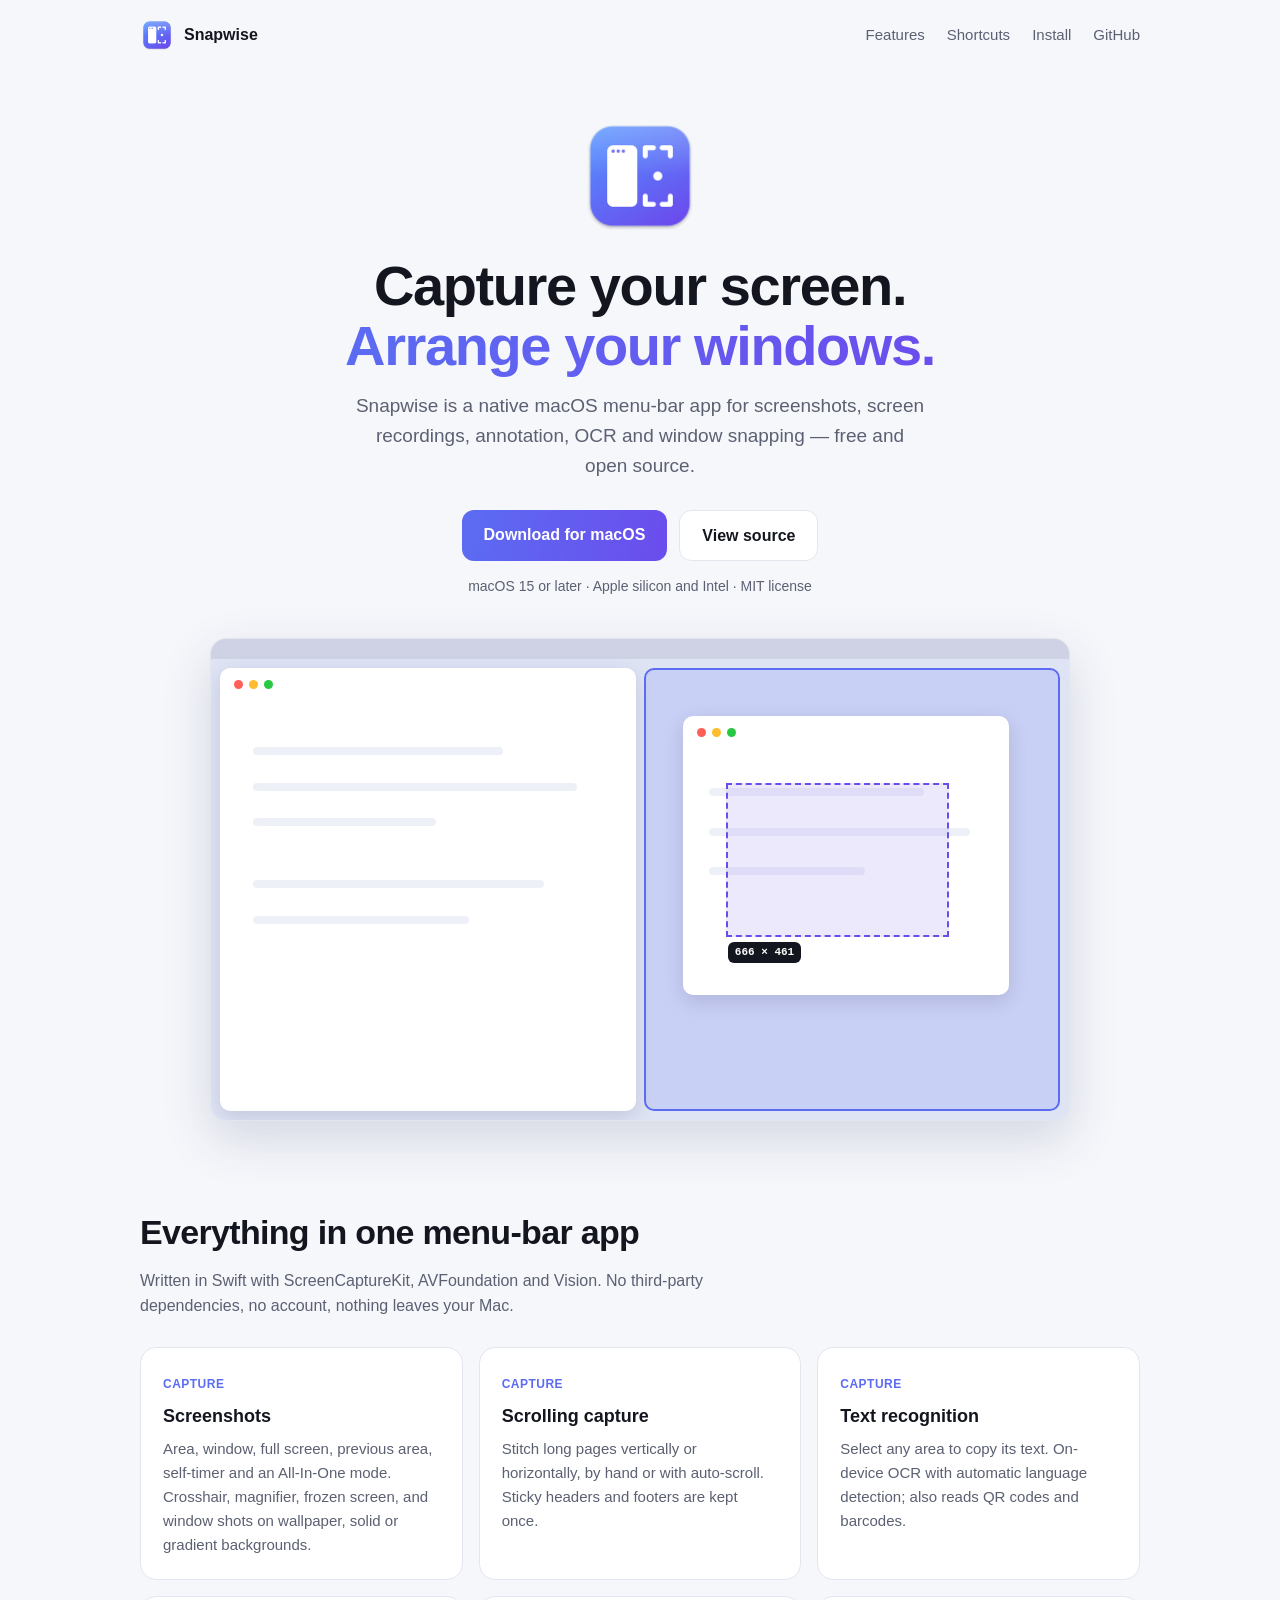
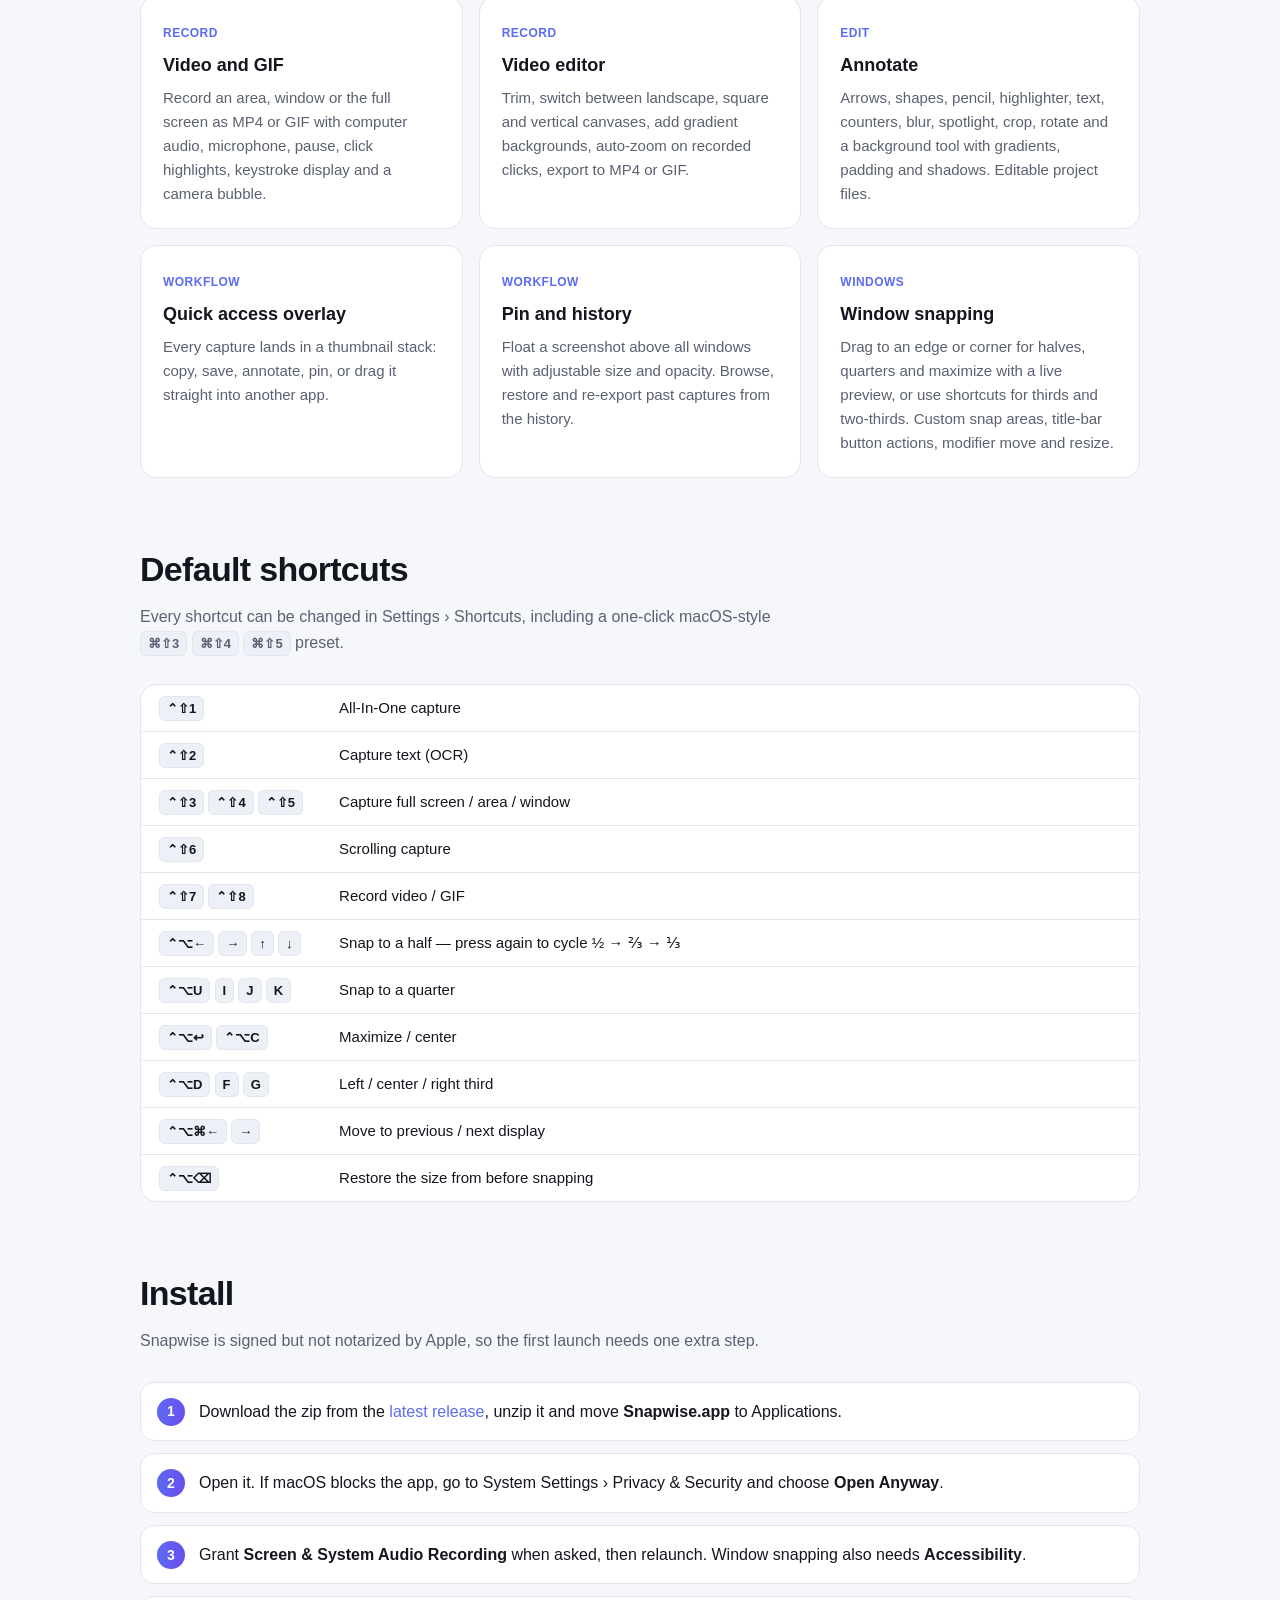
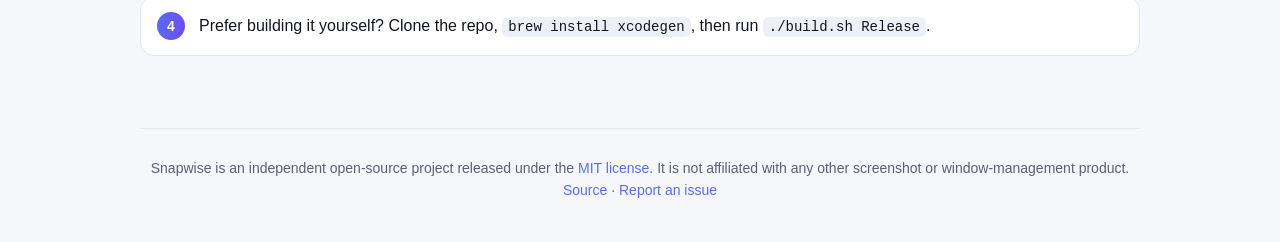
==== docs/index.html @ 420030fc "docs: add product landing page for GitHub Pages" ====
<!doctype html>
<html lang="en">
<head>
<meta charset="utf-8">
<meta name="viewport" content="width=device-width, initial-scale=1">
<title>Snapwise — screenshots, recordings and window snapping for macOS</title>
<meta name="description" content="Snapwise is a free, open-source macOS menu-bar app for screenshots, screen recordings, annotation, OCR and window snapping. Native Swift, no third-party dependencies.">
<meta property="og:title" content="Snapwise">
<meta property="og:description" content="Screenshots, screen recordings and window snapping in one native macOS menu-bar app. Free and open source.">
<meta property="og:image" content="https://capizerbino.github.io/snapwise/icon.png">
<meta property="og:type" content="website">
<link rel="icon" type="image/png" href="icon.png">
<style>
  :root {
    --bg: #f6f7fb; --surface: #ffffff; --text: #14161f; --muted: #5b6072; --line: #e3e6ef;
    --accent: #5b6cf2; --accent-2: #6b4ded; --accent-text: #ffffff; --key: #eef0f7;
    --screen: #dfe4f5; --window: #ffffff; --shadow: 0 18px 50px rgba(40, 48, 100, .16);
  }
  @media (prefers-color-scheme: dark) {
    :root {
      --bg: #0e1017; --surface: #171a24; --text: #eef0f7; --muted: #9aa0b5; --line: #262a38;
      --accent: #7c8bff; --accent-2: #9a7dff; --accent-text: #0e1017; --key: #222636;
      --screen: #1c2030; --window: #2a2f42; --shadow: 0 18px 50px rgba(0, 0, 0, .5);
    }
  }
  * { box-sizing: border-box; }
  html { scroll-behavior: smooth; }
  body {
    margin: 0; background: var(--bg); color: var(--text);
    font: 16px/1.6 -apple-system, BlinkMacSystemFont, "SF Pro Text", "Segoe UI", Roboto, sans-serif;
    -webkit-font-smoothing: antialiased;
  }
  a { color: var(--accent); text-decoration: none; }
  a:hover { text-decoration: underline; }
  .wrap { max-width: 1040px; margin: 0 auto; padding: 0 20px; }

  nav { display: flex; align-items: center; justify-content: space-between; padding: 18px 0; }
  .brand { display: flex; align-items: center; gap: 10px; font-weight: 650; color: var(--text); }
  .brand img { width: 34px; height: 34px; }
  .links { display: flex; gap: 22px; font-size: 15px; }
  .links a { color: var(--muted); }

  header.hero { text-align: center; padding: 44px 0 20px; }
  .hero img.icon { width: 124px; height: 124px; }
  h1 { font-size: clamp(34px, 6vw, 56px); line-height: 1.08; letter-spacing: -.025em; margin: 10px 0 14px; text-wrap: balance; }
  h1 span { background: linear-gradient(100deg, var(--accent), var(--accent-2)); -webkit-background-clip: text; background-clip: text; color: transparent; }
  .lead { max-width: 640px; margin: 0 auto; color: var(--muted); font-size: 19px; text-wrap: pretty; }
  .cta { display: flex; gap: 12px; justify-content: center; flex-wrap: wrap; margin: 28px 0 10px; }
  .btn { display: inline-block; padding: 12px 22px; border-radius: 12px; font-weight: 600; border: 1px solid var(--line); background: var(--surface); color: var(--text); }
  .btn:hover { text-decoration: none; filter: brightness(1.06); }
  .btn.primary { border: 0; color: var(--accent-text); background: linear-gradient(100deg, var(--accent), var(--accent-2)); }
  .note { color: var(--muted); font-size: 14px; }

  /* Hero illustration: a screen with one snapped window and a capture selection. */
  .screen { position: relative; margin: 40px auto 0; max-width: 860px; aspect-ratio: 16 / 9; border-radius: 16px; background: var(--screen); box-shadow: var(--shadow); border: 1px solid var(--line); overflow: hidden; }
  .menubar { position: absolute; inset: 0 0 auto 0; height: 4.2%; background: rgba(127, 127, 150, .18); }
  .win { position: absolute; background: var(--window); border-radius: 10px; box-shadow: 0 6px 20px rgba(20, 24, 60, .14); }
  .win::before { content: ""; position: absolute; top: 12px; left: 14px; width: 9px; height: 9px; border-radius: 50%; background: #ff5f57; box-shadow: 15px 0 #febc2e, 30px 0 #28c840; }
  .win i { position: absolute; left: 8%; height: 8px; border-radius: 4px; background: var(--key); }
  .win.left { left: 1%; top: 6%; width: 48.5%; height: 92%; }
  .win.right { left: 55%; top: 16%; width: 38%; height: 58%; }
  .zone { position: absolute; left: 50.5%; top: 6%; width: 48.5%; height: 92%; border-radius: 10px; border: 2px solid var(--accent); background: color-mix(in srgb, var(--accent) 16%, transparent); }
  .select { position: absolute; left: 60%; top: 30%; width: 26%; height: 32%; border: 2px dashed var(--accent-2); background: color-mix(in srgb, var(--accent-2) 12%, transparent); }
  .select b { position: absolute; left: 0; bottom: -28px; font: 600 11px/1 ui-monospace, SFMono-Regular, Menlo, monospace; background: #14161f; color: #fff; padding: 5px 7px; border-radius: 6px; }

  section { padding: 64px 0 0; }
  h2 { font-size: clamp(26px, 4vw, 34px); letter-spacing: -.02em; margin: 0 0 8px; }
  .sub { color: var(--muted); margin: 0 0 28px; max-width: 640px; }
  .grid { display: grid; grid-template-columns: repeat(auto-fit, minmax(290px, 1fr)); gap: 16px; }
  .card { background: var(--surface); border: 1px solid var(--line); border-radius: 16px; padding: 22px; }
  .card h3 { margin: 0 0 6px; font-size: 18px; }
  .card p { margin: 0; color: var(--muted); font-size: 15px; }
  .tag { display: inline-block; font-size: 12px; font-weight: 600; letter-spacing: .04em; text-transform: uppercase; color: var(--accent); margin-bottom: 8px; }

  .table { background: var(--surface); border: 1px solid var(--line); border-radius: 16px; overflow-x: auto; }
  table { width: 100%; border-collapse: collapse; font-size: 15px; }
  td { padding: 11px 18px; border-top: 1px solid var(--line); }
  tr:first-child td { border-top: 0; }
  td:first-child { white-space: nowrap; width: 1%; }
  kbd { font: 600 13px/1 -apple-system, BlinkMacSystemFont, sans-serif; background: var(--key); border: 1px solid var(--line); border-radius: 6px; padding: 4px 7px; }

  ol.steps { margin: 0; padding: 0; list-style: none; counter-reset: s; display: grid; gap: 12px; }
  ol.steps li { counter-increment: s; position: relative; background: var(--surface); border: 1px solid var(--line); border-radius: 14px; padding: 16px 18px 16px 58px; }
  ol.steps li::before { content: counter(s); position: absolute; left: 16px; top: 15px; width: 28px; height: 28px; border-radius: 50%; display: grid; place-items: center; font-weight: 700; font-size: 14px; color: var(--accent-text); background: linear-gradient(100deg, var(--accent), var(--accent-2)); }
  code { font: 14px ui-monospace, SFMono-Regular, Menlo, monospace; background: var(--key); border-radius: 6px; padding: 2px 6px; }

  footer { margin-top: 72px; padding: 28px 0 40px; border-top: 1px solid var(--line); color: var(--muted); font-size: 14px; text-align: center; }
  @media (max-width: 560px) { .links a.hide { display: none; } .select b { display: none; } }
</style>
</head>
<body>
<div class="wrap">
  <nav>
    <a class="brand" href="#"><img src="icon.png" alt="">Snapwise</a>
    <div class="links">
      <a class="hide" href="#features">Features</a>
      <a class="hide" href="#shortcuts">Shortcuts</a>
      <a href="#install">Install</a>
      <a href="https://github.com/CapiZerbino/snapwise">GitHub</a>
    </div>
  </nav>

  <header class="hero">
    <img class="icon" src="icon.png" alt="Snapwise app icon" width="124" height="124">
    <h1>Capture your screen.<br><span>Arrange your windows.</span></h1>
    <p class="lead">Snapwise is a native macOS menu-bar app for screenshots, screen recordings, annotation, OCR and window snapping — free and open source.</p>
    <div class="cta">
      <a class="btn primary" href="https://github.com/CapiZerbino/snapwise/releases/latest">Download for macOS</a>
      <a class="btn" href="https://github.com/CapiZerbino/snapwise">View source</a>
    </div>
    <p class="note">macOS 15 or later · Apple silicon and Intel · MIT license</p>

    <div class="screen" role="img" aria-label="Illustration: a window snapped to the left half of the screen, a highlighted drop zone on the right half and a capture selection">
      <div class="menubar"></div>
      <div class="win left"><i style="top:18%;width:60%"></i><i style="top:26%;width:78%"></i><i style="top:34%;width:44%"></i><i style="top:48%;width:70%"></i><i style="top:56%;width:52%"></i></div>
      <div class="zone"></div>
      <div class="win right"><i style="top:26%;width:66%"></i><i style="top:40%;width:80%"></i><i style="top:54%;width:48%"></i></div>
      <div class="select"><b>666 × 461</b></div>
    </div>
  </header>

  <section id="features">
    <h2>Everything in one menu-bar app</h2>
    <p class="sub">Written in Swift with ScreenCaptureKit, AVFoundation and Vision. No third-party dependencies, no account, nothing leaves your Mac.</p>
    <div class="grid">
      <div class="card"><span class="tag">Capture</span><h3>Screenshots</h3><p>Area, window, full screen, previous area, self-timer and an All-In-One mode. Crosshair, magnifier, frozen screen, and window shots on wallpaper, solid or gradient backgrounds.</p></div>
      <div class="card"><span class="tag">Capture</span><h3>Scrolling capture</h3><p>Stitch long pages vertically or horizontally, by hand or with auto-scroll. Sticky headers and footers are kept once.</p></div>
      <div class="card"><span class="tag">Capture</span><h3>Text recognition</h3><p>Select any area to copy its text. On-device OCR with automatic language detection; also reads QR codes and barcodes.</p></div>
      <div class="card"><span class="tag">Record</span><h3>Video and GIF</h3><p>Record an area, window or the full screen as MP4 or GIF with computer audio, microphone, pause, click highlights, keystroke display and a camera bubble.</p></div>
      <div class="card"><span class="tag">Record</span><h3>Video editor</h3><p>Trim, switch between landscape, square and vertical canvases, add gradient backgrounds, auto-zoom on recorded clicks, export to MP4 or GIF.</p></div>
      <div class="card"><span class="tag">Edit</span><h3>Annotate</h3><p>Arrows, shapes, pencil, highlighter, text, counters, blur, spotlight, crop, rotate and a background tool with gradients, padding and shadows. Editable project files.</p></div>
      <div class="card"><span class="tag">Workflow</span><h3>Quick access overlay</h3><p>Every capture lands in a thumbnail stack: copy, save, annotate, pin, or drag it straight into another app.</p></div>
      <div class="card"><span class="tag">Workflow</span><h3>Pin and history</h3><p>Float a screenshot above all windows with adjustable size and opacity. Browse, restore and re-export past captures from the history.</p></div>
      <div class="card"><span class="tag">Windows</span><h3>Window snapping</h3><p>Drag to an edge or corner for halves, quarters and maximize with a live preview, or use shortcuts for thirds and two-thirds. Custom snap areas, title-bar button actions, modifier move and resize.</p></div>
    </div>
  </section>

  <section id="shortcuts">
    <h2>Default shortcuts</h2>
    <p class="sub">Every shortcut can be changed in Settings › Shortcuts, including a one-click macOS-style <kbd>⌘⇧3</kbd> <kbd>⌘⇧4</kbd> <kbd>⌘⇧5</kbd> preset.</p>
    <div class="table"><table>
      <tr><td><kbd>⌃⇧1</kbd></td><td>All-In-One capture</td></tr>
      <tr><td><kbd>⌃⇧2</kbd></td><td>Capture text (OCR)</td></tr>
      <tr><td><kbd>⌃⇧3</kbd> <kbd>⌃⇧4</kbd> <kbd>⌃⇧5</kbd></td><td>Capture full screen / area / window</td></tr>
      <tr><td><kbd>⌃⇧6</kbd></td><td>Scrolling capture</td></tr>
      <tr><td><kbd>⌃⇧7</kbd> <kbd>⌃⇧8</kbd></td><td>Record video / GIF</td></tr>
      <tr><td><kbd>⌃⌥←</kbd> <kbd>→</kbd> <kbd>↑</kbd> <kbd>↓</kbd></td><td>Snap to a half — press again to cycle ½ → ⅔ → ⅓</td></tr>
      <tr><td><kbd>⌃⌥U</kbd> <kbd>I</kbd> <kbd>J</kbd> <kbd>K</kbd></td><td>Snap to a quarter</td></tr>
      <tr><td><kbd>⌃⌥↩</kbd> <kbd>⌃⌥C</kbd></td><td>Maximize / center</td></tr>
      <tr><td><kbd>⌃⌥D</kbd> <kbd>F</kbd> <kbd>G</kbd></td><td>Left / center / right third</td></tr>
      <tr><td><kbd>⌃⌥⌘←</kbd> <kbd>→</kbd></td><td>Move to previous / next display</td></tr>
      <tr><td><kbd>⌃⌥⌫</kbd></td><td>Restore the size from before snapping</td></tr>
    </table></div>
  </section>

  <section id="install">
    <h2>Install</h2>
    <p class="sub">Snapwise is signed but not notarized by Apple, so the first launch needs one extra step.</p>
    <ol class="steps">
      <li>Download the zip from the <a href="https://github.com/CapiZerbino/snapwise/releases/latest">latest release</a>, unzip it and move <b>Snapwise.app</b> to Applications.</li>
      <li>Open it. If macOS blocks the app, go to System Settings › Privacy &amp; Security and choose <b>Open Anyway</b>.</li>
      <li>Grant <b>Screen &amp; System Audio Recording</b> when asked, then relaunch. Window snapping also needs <b>Accessibility</b>.</li>
      <li>Prefer building it yourself? Clone the repo, <code>brew install xcodegen</code>, then run <code>./build.sh Release</code>.</li>
    </ol>
  </section>

  <footer>
    Snapwise is an independent open-source project released under the <a href="https://github.com/CapiZerbino/snapwise/blob/main/LICENSE">MIT license</a>.
    It is not affiliated with any other screenshot or window-management product.<br>
    <a href="https://github.com/CapiZerbino/snapwise">Source</a> · <a href="https://github.com/CapiZerbino/snapwise/issues">Report an issue</a>
  </footer>
</div>
</body>
</html>
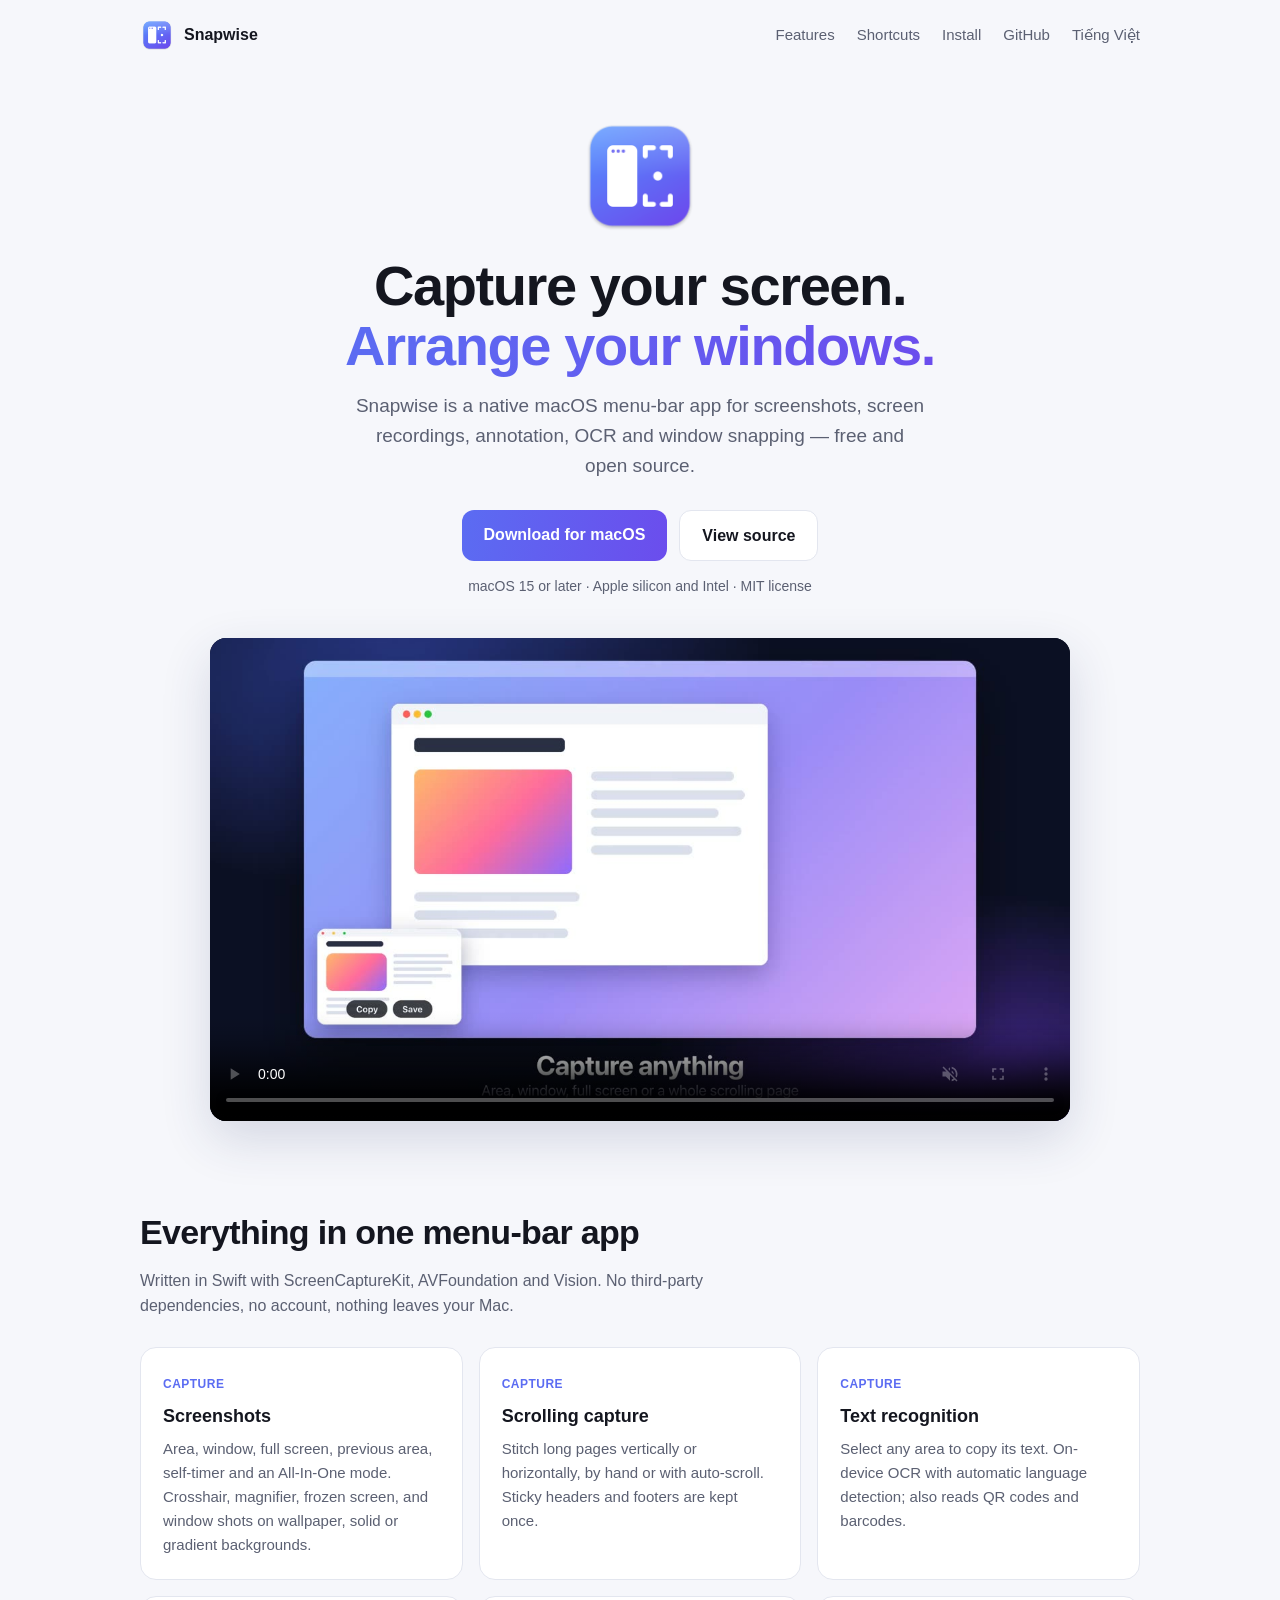
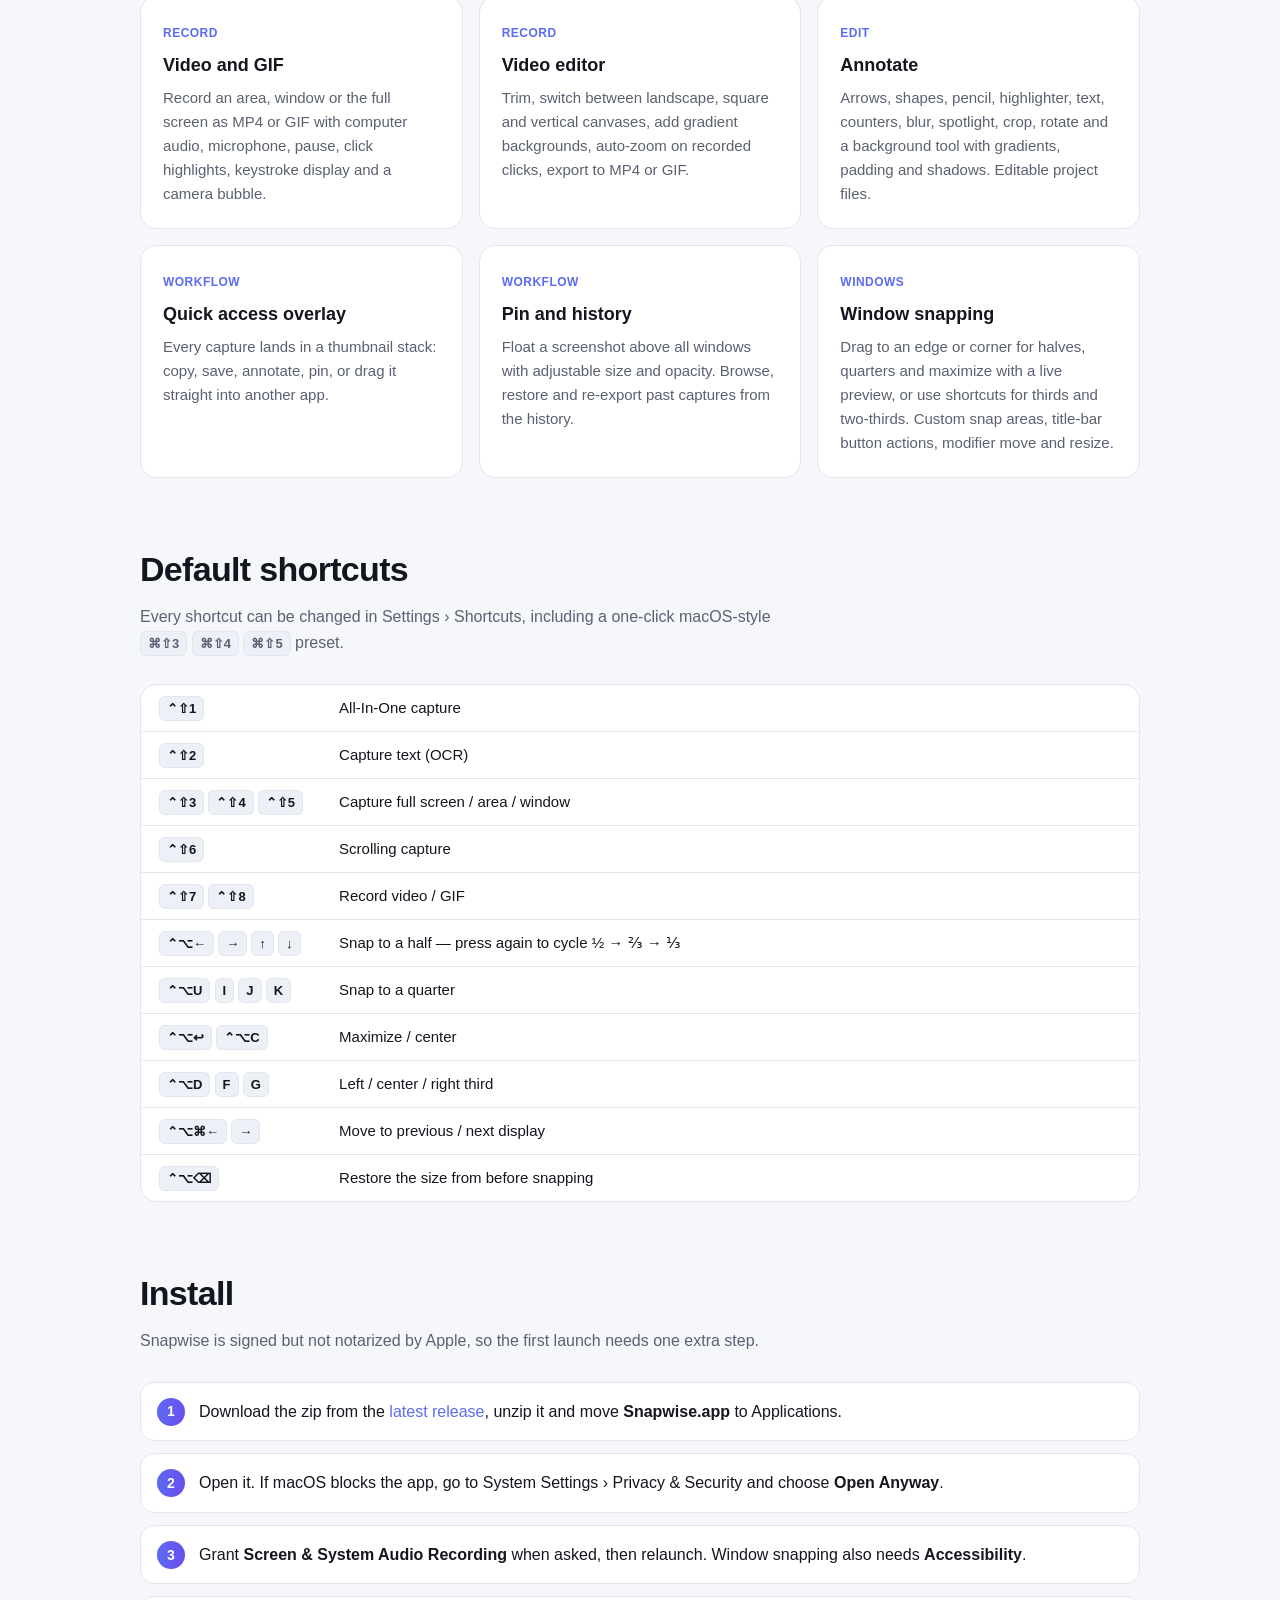
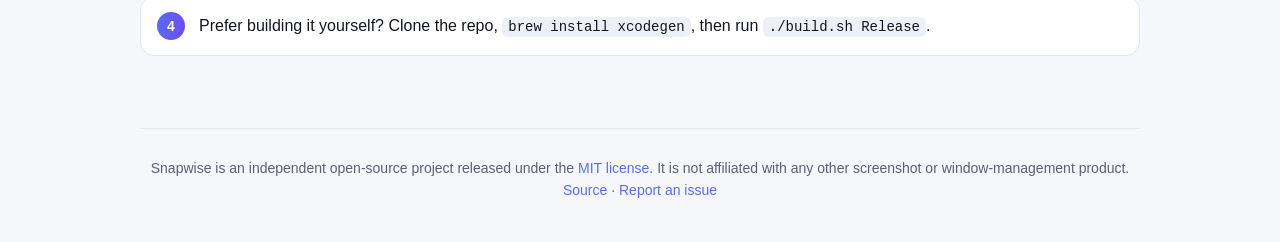
==== commit 6d8298e8: "docs: add Vietnamese landing page and intro video" ====
--- a/docs/index.html
+++ b/docs/index.html
@@ -10,83 +10,9 @@
 <meta property="og:image" content="https://capizerbino.github.io/snapwise/icon.png">
 <meta property="og:type" content="website">
 <link rel="icon" type="image/png" href="icon.png">
-<style>
-  :root {
-    --bg: #f6f7fb; --surface: #ffffff; --text: #14161f; --muted: #5b6072; --line: #e3e6ef;
-    --accent: #5b6cf2; --accent-2: #6b4ded; --accent-text: #ffffff; --key: #eef0f7;
-    --screen: #dfe4f5; --window: #ffffff; --shadow: 0 18px 50px rgba(40, 48, 100, .16);
-  }
-  @media (prefers-color-scheme: dark) {
-    :root {
-      --bg: #0e1017; --surface: #171a24; --text: #eef0f7; --muted: #9aa0b5; --line: #262a38;
-      --accent: #7c8bff; --accent-2: #9a7dff; --accent-text: #0e1017; --key: #222636;
-      --screen: #1c2030; --window: #2a2f42; --shadow: 0 18px 50px rgba(0, 0, 0, .5);
-    }
-  }
-  * { box-sizing: border-box; }
-  html { scroll-behavior: smooth; }
-  body {
-    margin: 0; background: var(--bg); color: var(--text);
-    font: 16px/1.6 -apple-system, BlinkMacSystemFont, "SF Pro Text", "Segoe UI", Roboto, sans-serif;
-    -webkit-font-smoothing: antialiased;
-  }
-  a { color: var(--accent); text-decoration: none; }
-  a:hover { text-decoration: underline; }
-  .wrap { max-width: 1040px; margin: 0 auto; padding: 0 20px; }
-
-  nav { display: flex; align-items: center; justify-content: space-between; padding: 18px 0; }
-  .brand { display: flex; align-items: center; gap: 10px; font-weight: 650; color: var(--text); }
-  .brand img { width: 34px; height: 34px; }
-  .links { display: flex; gap: 22px; font-size: 15px; }
-  .links a { color: var(--muted); }
-
-  header.hero { text-align: center; padding: 44px 0 20px; }
-  .hero img.icon { width: 124px; height: 124px; }
-  h1 { font-size: clamp(34px, 6vw, 56px); line-height: 1.08; letter-spacing: -.025em; margin: 10px 0 14px; text-wrap: balance; }
-  h1 span { background: linear-gradient(100deg, var(--accent), var(--accent-2)); -webkit-background-clip: text; background-clip: text; color: transparent; }
-  .lead { max-width: 640px; margin: 0 auto; color: var(--muted); font-size: 19px; text-wrap: pretty; }
-  .cta { display: flex; gap: 12px; justify-content: center; flex-wrap: wrap; margin: 28px 0 10px; }
-  .btn { display: inline-block; padding: 12px 22px; border-radius: 12px; font-weight: 600; border: 1px solid var(--line); background: var(--surface); color: var(--text); }
-  .btn:hover { text-decoration: none; filter: brightness(1.06); }
-  .btn.primary { border: 0; color: var(--accent-text); background: linear-gradient(100deg, var(--accent), var(--accent-2)); }
-  .note { color: var(--muted); font-size: 14px; }
-
-  /* Hero illustration: a screen with one snapped window and a capture selection. */
-  .screen { position: relative; margin: 40px auto 0; max-width: 860px; aspect-ratio: 16 / 9; border-radius: 16px; background: var(--screen); box-shadow: var(--shadow); border: 1px solid var(--line); overflow: hidden; }
-  .menubar { position: absolute; inset: 0 0 auto 0; height: 4.2%; background: rgba(127, 127, 150, .18); }
-  .win { position: absolute; background: var(--window); border-radius: 10px; box-shadow: 0 6px 20px rgba(20, 24, 60, .14); }
-  .win::before { content: ""; position: absolute; top: 12px; left: 14px; width: 9px; height: 9px; border-radius: 50%; background: #ff5f57; box-shadow: 15px 0 #febc2e, 30px 0 #28c840; }
-  .win i { position: absolute; left: 8%; height: 8px; border-radius: 4px; background: var(--key); }
-  .win.left { left: 1%; top: 6%; width: 48.5%; height: 92%; }
-  .win.right { left: 55%; top: 16%; width: 38%; height: 58%; }
-  .zone { position: absolute; left: 50.5%; top: 6%; width: 48.5%; height: 92%; border-radius: 10px; border: 2px solid var(--accent); background: color-mix(in srgb, var(--accent) 16%, transparent); }
-  .select { position: absolute; left: 60%; top: 30%; width: 26%; height: 32%; border: 2px dashed var(--accent-2); background: color-mix(in srgb, var(--accent-2) 12%, transparent); }
-  .select b { position: absolute; left: 0; bottom: -28px; font: 600 11px/1 ui-monospace, SFMono-Regular, Menlo, monospace; background: #14161f; color: #fff; padding: 5px 7px; border-radius: 6px; }
-
-  section { padding: 64px 0 0; }
-  h2 { font-size: clamp(26px, 4vw, 34px); letter-spacing: -.02em; margin: 0 0 8px; }
-  .sub { color: var(--muted); margin: 0 0 28px; max-width: 640px; }
-  .grid { display: grid; grid-template-columns: repeat(auto-fit, minmax(290px, 1fr)); gap: 16px; }
-  .card { background: var(--surface); border: 1px solid var(--line); border-radius: 16px; padding: 22px; }
-  .card h3 { margin: 0 0 6px; font-size: 18px; }
-  .card p { margin: 0; color: var(--muted); font-size: 15px; }
-  .tag { display: inline-block; font-size: 12px; font-weight: 600; letter-spacing: .04em; text-transform: uppercase; color: var(--accent); margin-bottom: 8px; }
-
-  .table { background: var(--surface); border: 1px solid var(--line); border-radius: 16px; overflow-x: auto; }
-  table { width: 100%; border-collapse: collapse; font-size: 15px; }
-  td { padding: 11px 18px; border-top: 1px solid var(--line); }
-  tr:first-child td { border-top: 0; }
-  td:first-child { white-space: nowrap; width: 1%; }
-  kbd { font: 600 13px/1 -apple-system, BlinkMacSystemFont, sans-serif; background: var(--key); border: 1px solid var(--line); border-radius: 6px; padding: 4px 7px; }
-
-  ol.steps { margin: 0; padding: 0; list-style: none; counter-reset: s; display: grid; gap: 12px; }
-  ol.steps li { counter-increment: s; position: relative; background: var(--surface); border: 1px solid var(--line); border-radius: 14px; padding: 16px 18px 16px 58px; }
-  ol.steps li::before { content: counter(s); position: absolute; left: 16px; top: 15px; width: 28px; height: 28px; border-radius: 50%; display: grid; place-items: center; font-weight: 700; font-size: 14px; color: var(--accent-text); background: linear-gradient(100deg, var(--accent), var(--accent-2)); }
-  code { font: 14px ui-monospace, SFMono-Regular, Menlo, monospace; background: var(--key); border-radius: 6px; padding: 2px 6px; }
-
-  footer { margin-top: 72px; padding: 28px 0 40px; border-top: 1px solid var(--line); color: var(--muted); font-size: 14px; text-align: center; }
-  @media (max-width: 560px) { .links a.hide { display: none; } .select b { display: none; } }
-</style>
+<link rel="alternate" hreflang="vi" href="https://capizerbino.github.io/snapwise/vi/">
+<link rel="alternate" hreflang="en" href="https://capizerbino.github.io/snapwise/">
+<link rel="stylesheet" href="style.css">
 </head>
 <body>
 <div class="wrap">
@@ -97,6 +23,7 @@
       <a class="hide" href="#shortcuts">Shortcuts</a>
       <a href="#install">Install</a>
       <a href="https://github.com/CapiZerbino/snapwise">GitHub</a>
+      <a href="vi/" lang="vi">Tiếng Việt</a>
     </div>
   </nav>
 
@@ -110,13 +37,9 @@
     </div>
     <p class="note">macOS 15 or later · Apple silicon and Intel · MIT license</p>
 
-    <div class="screen" role="img" aria-label="Illustration: a window snapped to the left half of the screen, a highlighted drop zone on the right half and a capture selection">
-      <div class="menubar"></div>
-      <div class="win left"><i style="top:18%;width:60%"></i><i style="top:26%;width:78%"></i><i style="top:34%;width:44%"></i><i style="top:48%;width:70%"></i><i style="top:56%;width:52%"></i></div>
-      <div class="zone"></div>
-      <div class="win right"><i style="top:26%;width:66%"></i><i style="top:40%;width:80%"></i><i style="top:54%;width:48%"></i></div>
-      <div class="select"><b>666 × 461</b></div>
-    </div>
+    <video class="demo" autoplay muted loop playsinline controls preload="metadata" poster="promo-en.jpg" aria-label="Snapwise intro video: capture, annotate, record, copy text and snap windows">
+      <source src="promo-en.mp4" type="video/mp4">
+    </video>
   </header>
 
   <section id="features">
--- a/docs/style.css
+++ b/docs/style.css
@@ -0,0 +1,65 @@
+:root {
+  --bg: #f6f7fb; --surface: #ffffff; --text: #14161f; --muted: #5b6072; --line: #e3e6ef;
+  --accent: #5b6cf2; --accent-2: #6b4ded; --accent-text: #ffffff; --key: #eef0f7;
+  --shadow: 0 18px 50px rgba(40, 48, 100, .16);
+}
+@media (prefers-color-scheme: dark) {
+  :root {
+    --bg: #0e1017; --surface: #171a24; --text: #eef0f7; --muted: #9aa0b5; --line: #262a38;
+    --accent: #7c8bff; --accent-2: #9a7dff; --accent-text: #0e1017; --key: #222636;
+    --shadow: 0 18px 50px rgba(0, 0, 0, .5);
+  }
+}
+* { box-sizing: border-box; }
+html { scroll-behavior: smooth; }
+body {
+  margin: 0; background: var(--bg); color: var(--text);
+  font: 16px/1.6 -apple-system, BlinkMacSystemFont, "SF Pro Text", "Segoe UI", Roboto, sans-serif;
+  -webkit-font-smoothing: antialiased;
+}
+a { color: var(--accent); text-decoration: none; }
+a:hover { text-decoration: underline; }
+.wrap { max-width: 1040px; margin: 0 auto; padding: 0 20px; }
+
+nav { display: flex; align-items: center; justify-content: space-between; padding: 18px 0; }
+.brand { display: flex; align-items: center; gap: 10px; font-weight: 650; color: var(--text); }
+.brand img { width: 34px; height: 34px; }
+.links { display: flex; gap: 22px; font-size: 15px; }
+.links a { color: var(--muted); }
+
+header.hero { text-align: center; padding: 44px 0 20px; }
+.hero img.icon { width: 124px; height: 124px; }
+h1 { font-size: clamp(34px, 6vw, 56px); line-height: 1.08; letter-spacing: -.025em; margin: 10px 0 14px; text-wrap: balance; }
+h1 span { background: linear-gradient(100deg, var(--accent), var(--accent-2)); -webkit-background-clip: text; background-clip: text; color: transparent; }
+.lead { max-width: 640px; margin: 0 auto; color: var(--muted); font-size: 19px; text-wrap: pretty; }
+.cta { display: flex; gap: 12px; justify-content: center; flex-wrap: wrap; margin: 28px 0 10px; }
+.btn { display: inline-block; padding: 12px 22px; border-radius: 12px; font-weight: 600; border: 1px solid var(--line); background: var(--surface); color: var(--text); }
+.btn:hover { text-decoration: none; filter: brightness(1.06); }
+.btn.primary { border: 0; color: var(--accent-text); background: linear-gradient(100deg, var(--accent), var(--accent-2)); }
+.note { color: var(--muted); font-size: 14px; }
+
+.demo { display: block; width: 100%; max-width: 860px; aspect-ratio: 16 / 9; margin: 40px auto 0; border-radius: 16px; background: #0d1024; box-shadow: var(--shadow); }
+
+section { padding: 64px 0 0; }
+h2 { font-size: clamp(26px, 4vw, 34px); letter-spacing: -.02em; margin: 0 0 8px; }
+.sub { color: var(--muted); margin: 0 0 28px; max-width: 640px; }
+.grid { display: grid; grid-template-columns: repeat(auto-fit, minmax(290px, 1fr)); gap: 16px; }
+.card { background: var(--surface); border: 1px solid var(--line); border-radius: 16px; padding: 22px; }
+.card h3 { margin: 0 0 6px; font-size: 18px; }
+.card p { margin: 0; color: var(--muted); font-size: 15px; }
+.tag { display: inline-block; font-size: 12px; font-weight: 600; letter-spacing: .04em; text-transform: uppercase; color: var(--accent); margin-bottom: 8px; }
+
+.table { background: var(--surface); border: 1px solid var(--line); border-radius: 16px; overflow-x: auto; }
+table { width: 100%; border-collapse: collapse; font-size: 15px; }
+td { padding: 11px 18px; border-top: 1px solid var(--line); }
+tr:first-child td { border-top: 0; }
+td:first-child { white-space: nowrap; width: 1%; }
+kbd { font: 600 13px/1 -apple-system, BlinkMacSystemFont, sans-serif; background: var(--key); border: 1px solid var(--line); border-radius: 6px; padding: 4px 7px; }
+
+ol.steps { margin: 0; padding: 0; list-style: none; counter-reset: s; display: grid; gap: 12px; }
+ol.steps li { counter-increment: s; position: relative; background: var(--surface); border: 1px solid var(--line); border-radius: 14px; padding: 16px 18px 16px 58px; }
+ol.steps li::before { content: counter(s); position: absolute; left: 16px; top: 15px; width: 28px; height: 28px; border-radius: 50%; display: grid; place-items: center; font-weight: 700; font-size: 14px; color: var(--accent-text); background: linear-gradient(100deg, var(--accent), var(--accent-2)); }
+code { font: 14px ui-monospace, SFMono-Regular, Menlo, monospace; background: var(--key); border-radius: 6px; padding: 2px 6px; }
+
+footer { margin-top: 72px; padding: 28px 0 40px; border-top: 1px solid var(--line); color: var(--muted); font-size: 14px; text-align: center; }
+@media (max-width: 560px) { .links a.hide { display: none; } }
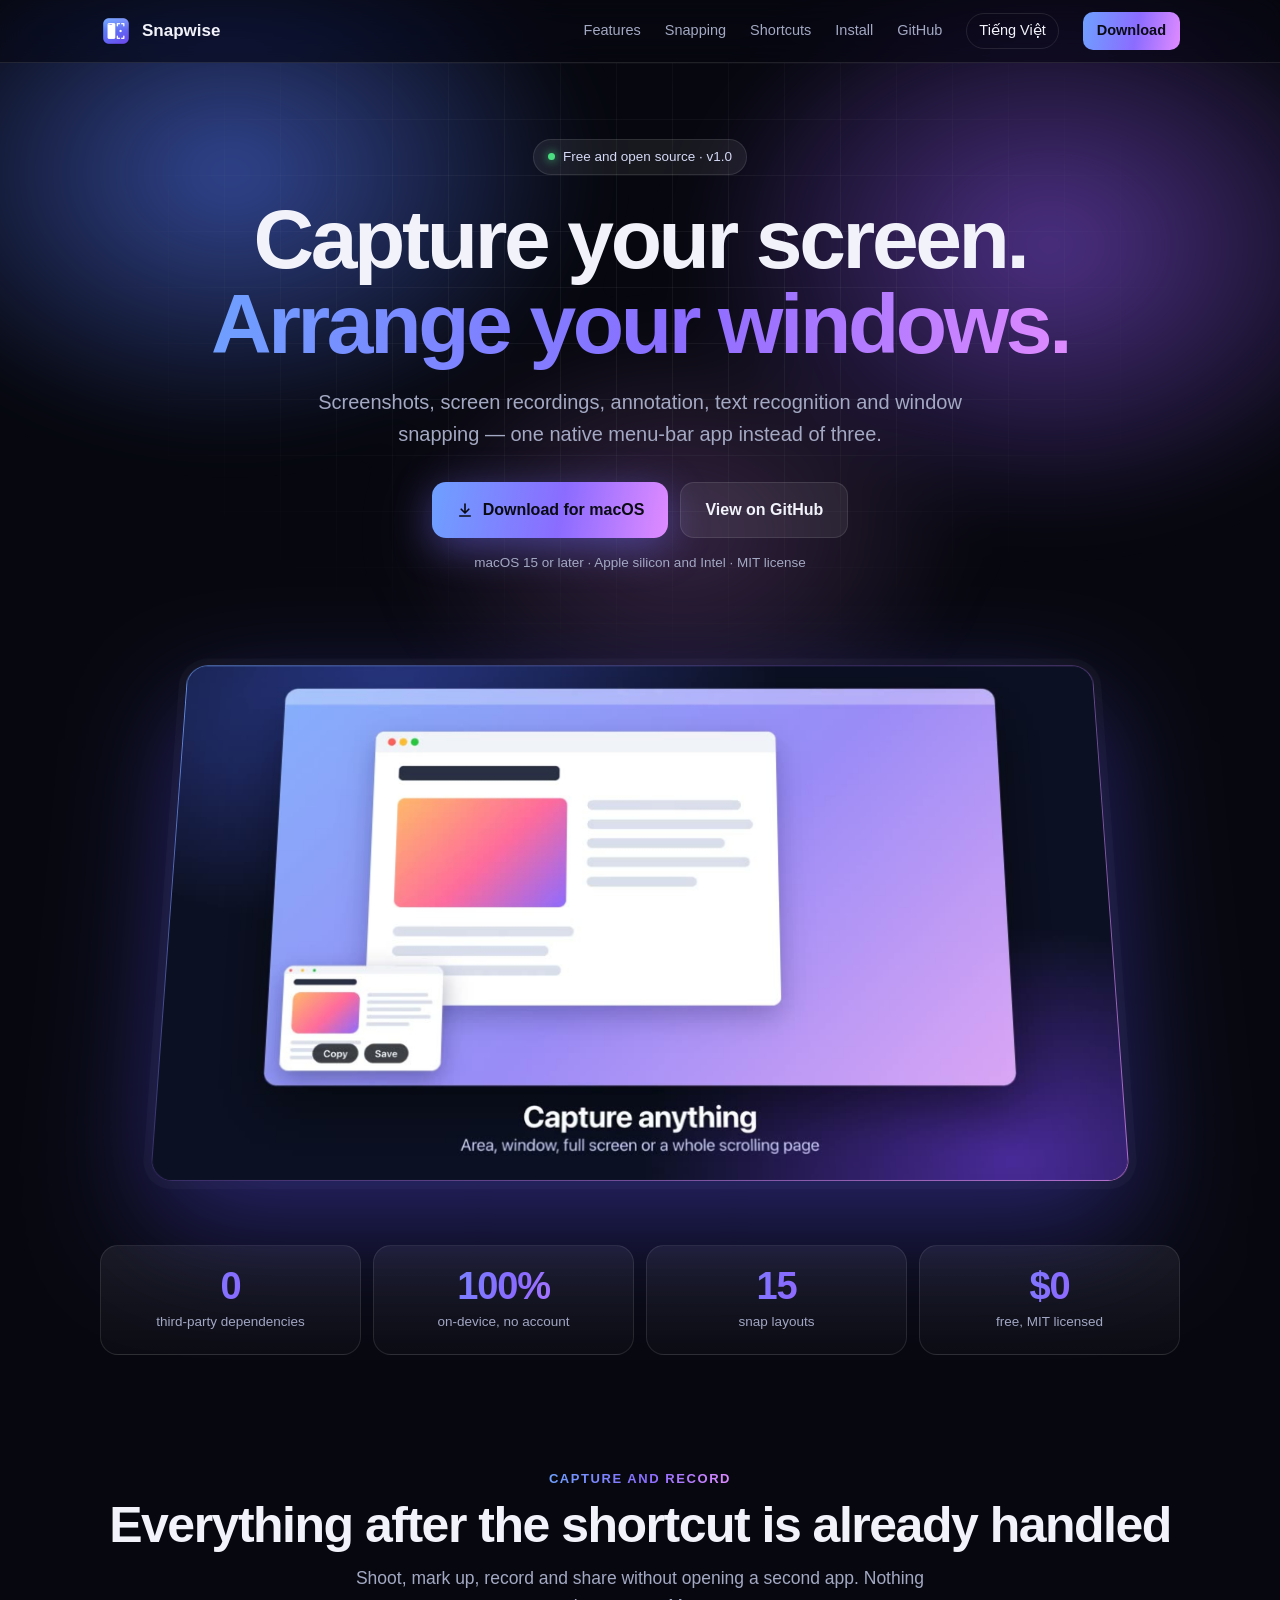
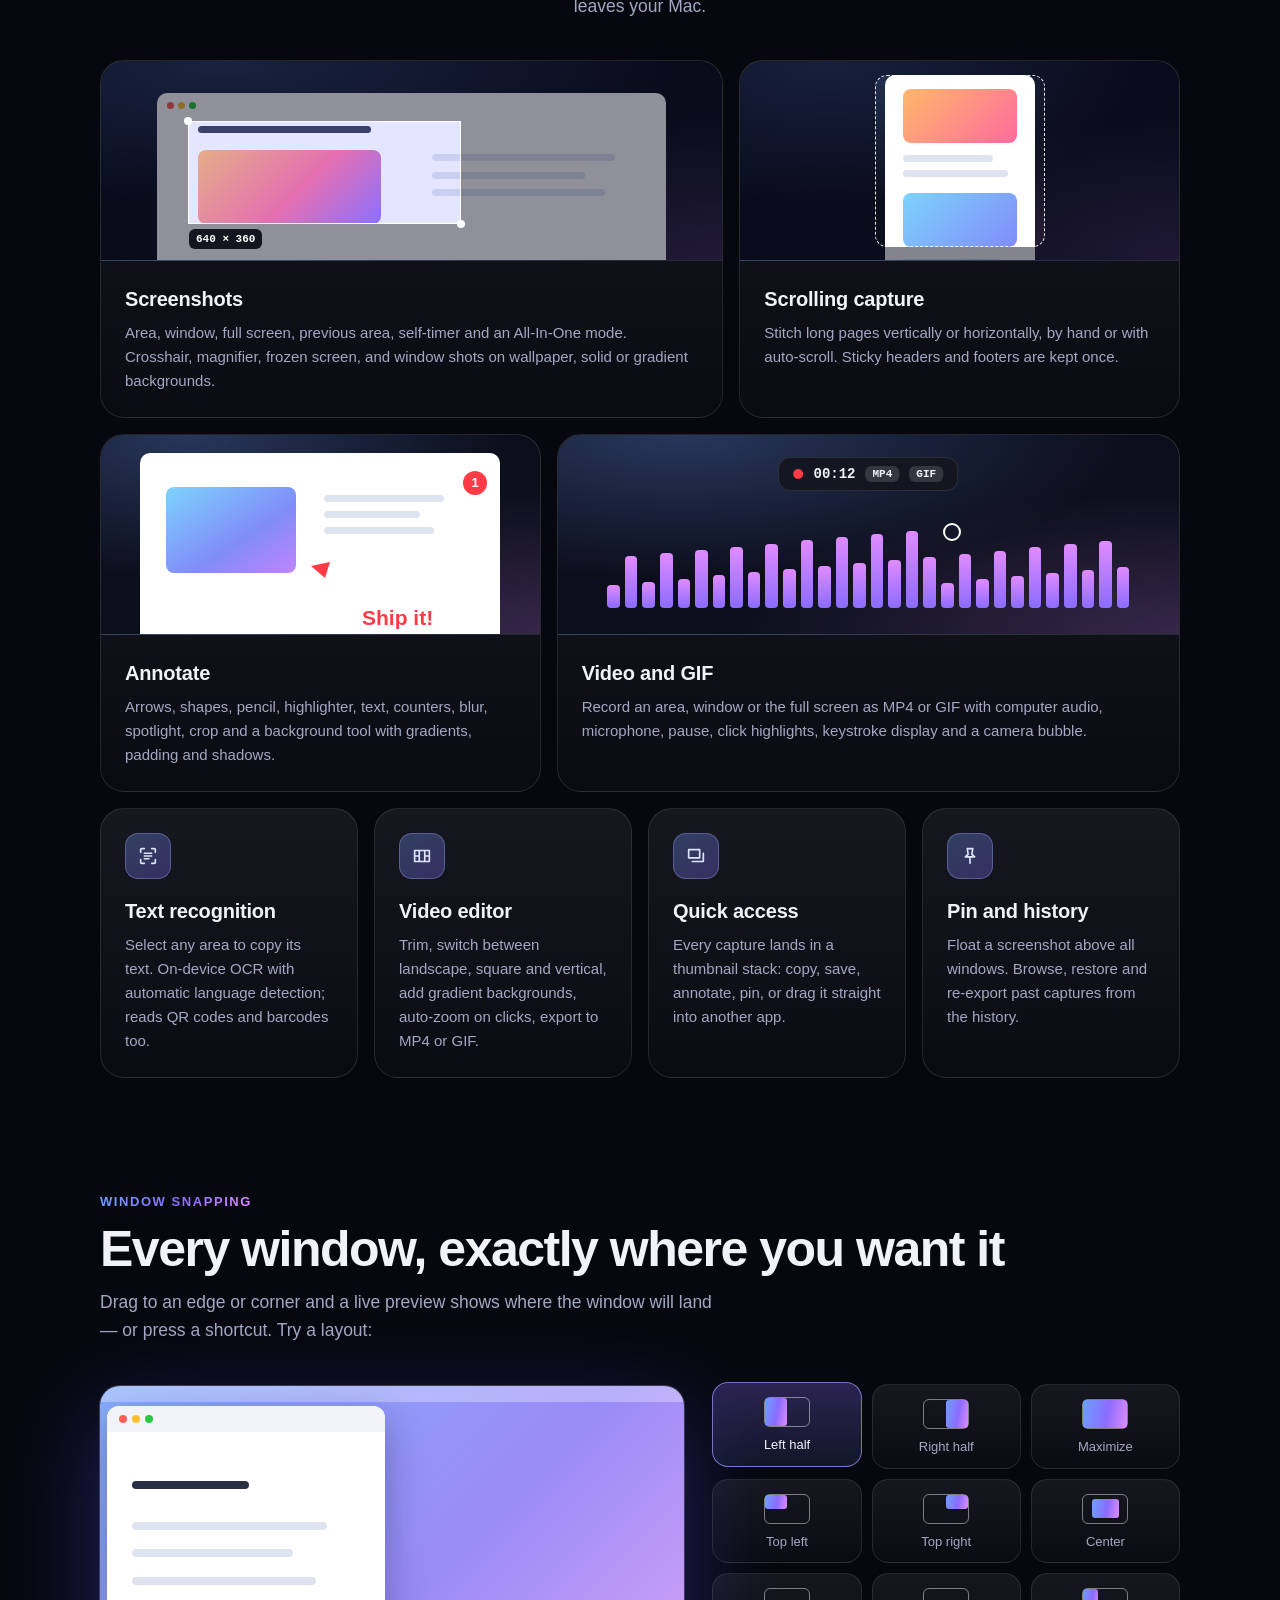
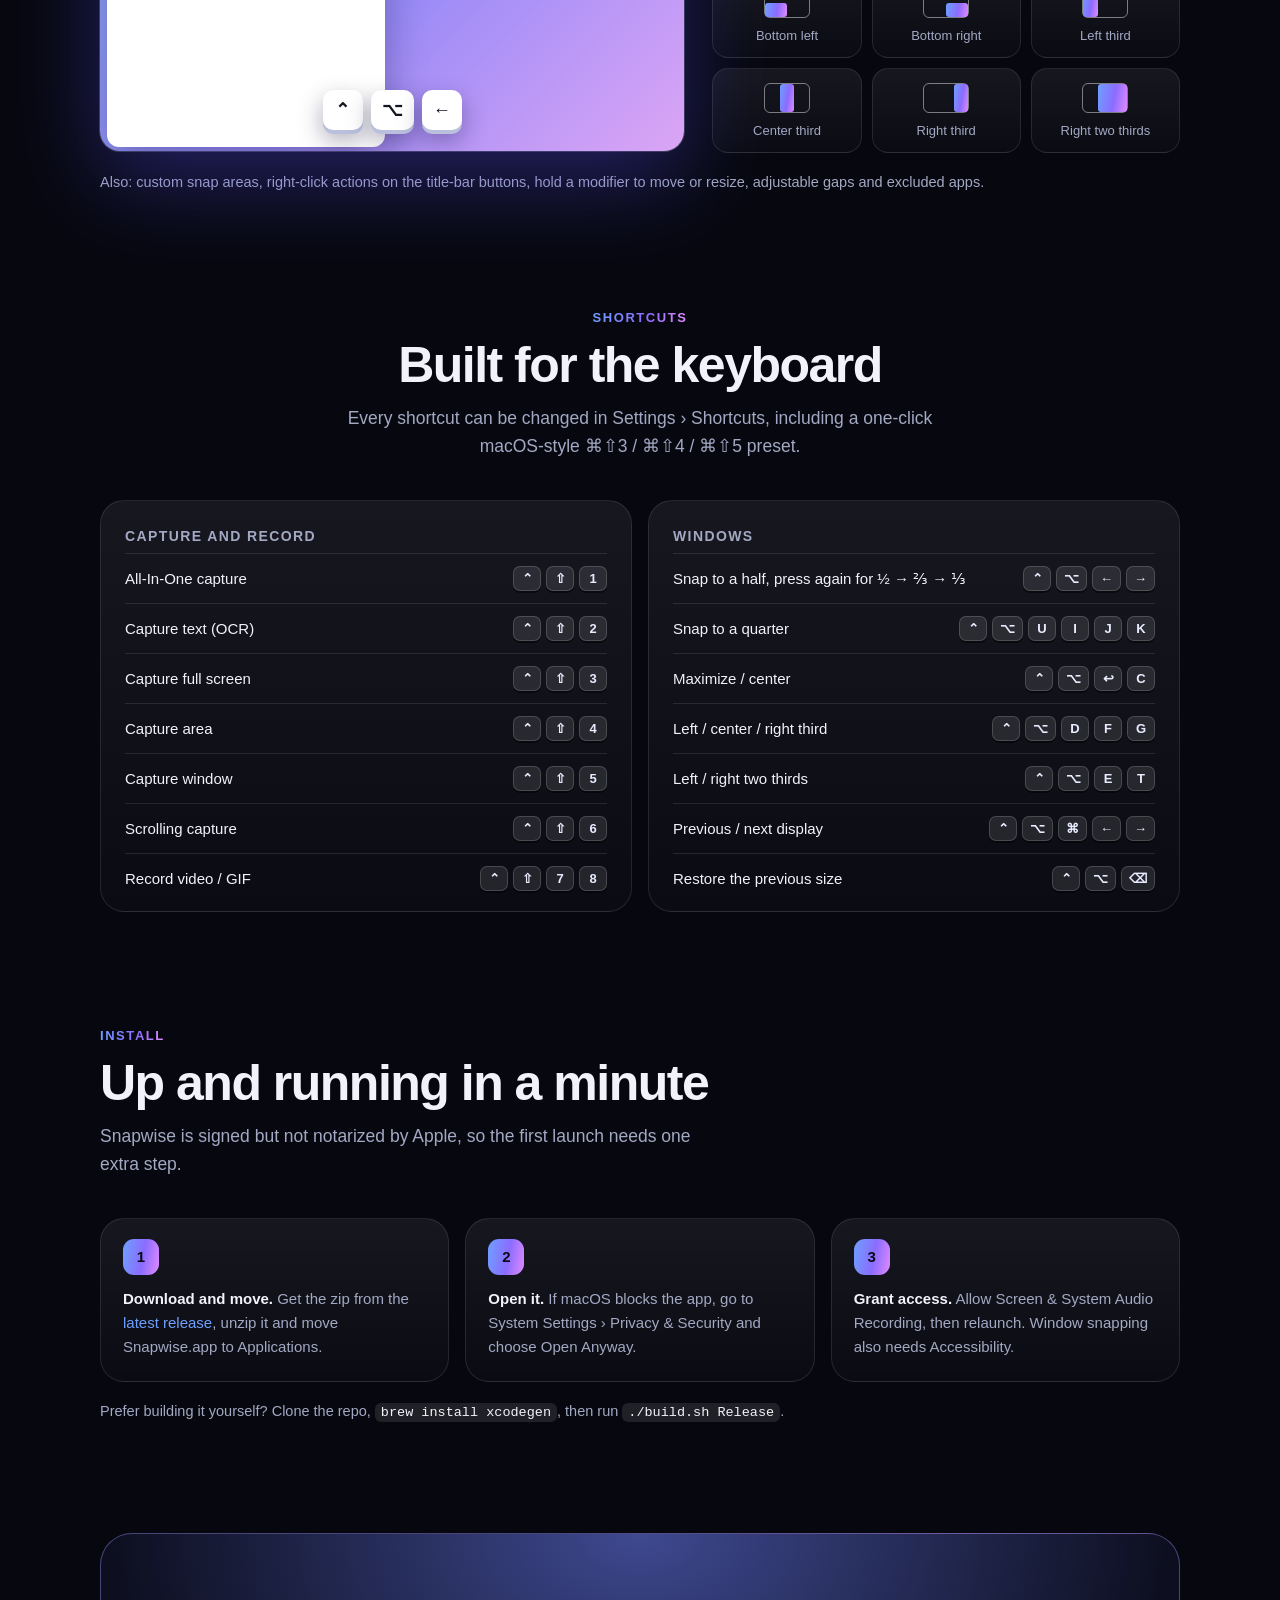
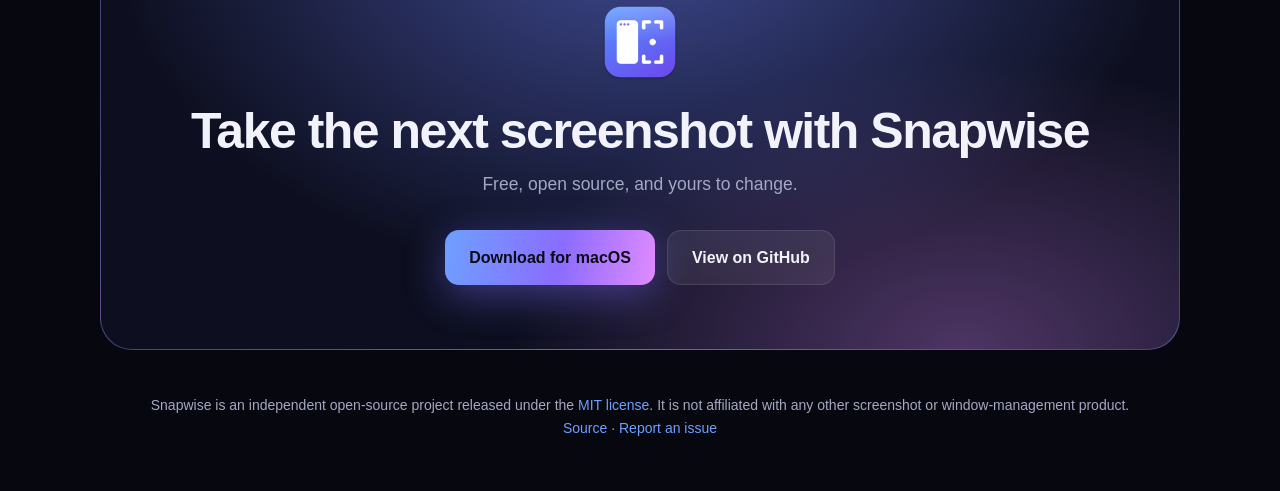
==== commit f19fa579: "docs: redesign landing page with bento features and interactive snapping demo" ====
--- a/docs/index.html
+++ b/docs/index.html
@@ -5,93 +5,104 @@
 <meta name="viewport" content="width=device-width, initial-scale=1">
 <title>Snapwise — screenshots, recordings and window snapping for macOS</title>
 <meta name="description" content="Snapwise is a free, open-source macOS menu-bar app for screenshots, screen recordings, annotation, OCR and window snapping. Native Swift, no third-party dependencies.">
+<meta name="theme-color" content="#07080f">
 <meta property="og:title" content="Snapwise">
 <meta property="og:description" content="Screenshots, screen recordings and window snapping in one native macOS menu-bar app. Free and open source.">
-<meta property="og:image" content="https://capizerbino.github.io/snapwise/icon.png">
+<meta property="og:image" content="https://capizerbino.github.io/snapwise/promo-en.jpg">
 <meta property="og:type" content="website">
 <link rel="icon" type="image/png" href="icon.png">
+<link rel="alternate" hreflang="en" href="https://capizerbino.github.io/snapwise/">
 <link rel="alternate" hreflang="vi" href="https://capizerbino.github.io/snapwise/vi/">
-<link rel="alternate" hreflang="en" href="https://capizerbino.github.io/snapwise/">
 <link rel="stylesheet" href="style.css">
+<script>document.documentElement.classList.add('js')</script>
+<!-- Generated by scripts/make-landing-pages.py; edit that file, not this one. -->
 </head>
 <body>
-<div class="wrap">
-  <nav>
-    <a class="brand" href="#"><img src="icon.png" alt="">Snapwise</a>
-    <div class="links">
-      <a class="hide" href="#features">Features</a>
-      <a class="hide" href="#shortcuts">Shortcuts</a>
-      <a href="#install">Install</a>
-      <a href="https://github.com/CapiZerbino/snapwise">GitHub</a>
-      <a href="vi/" lang="vi">Tiếng Việt</a>
-    </div>
-  </nav>
+<div class="nav"><div class="wrap">
+  <a class="brand" href="#"><img src="icon.png" alt="">Snapwise</a>
+  <div class="links">
+    <a class="hide" href="#features">Features</a>
+    <a class="hide" href="#snapping">Snapping</a>
+    <a class="hide" href="#shortcuts">Shortcuts</a>
+    <a class="hide" href="#install">Install</a>
+    <a class="hide" href="https://github.com/CapiZerbino/snapwise">GitHub</a>
+    <a class="lang" href="vi/" lang="vi">Tiếng Việt</a>
+    <a class="get" href="https://github.com/CapiZerbino/snapwise/releases/latest">Download</a>
+  </div>
+</div></div>
 
-  <header class="hero">
-    <img class="icon" src="icon.png" alt="Snapwise app icon" width="124" height="124">
-    <h1>Capture your screen.<br><span>Arrange your windows.</span></h1>
-    <p class="lead">Snapwise is a native macOS menu-bar app for screenshots, screen recordings, annotation, OCR and window snapping — free and open source.</p>
+<header class="hero">
+  <div class="aurora"></div><div class="gridlines"></div>
+  <div class="wrap">
+    <span class="badge"><i></i>Free and open source · v1.0</span>
+    <h1>Capture your screen.<br><span class="grad">Arrange your windows.</span></h1>
+    <p class="lead">Screenshots, screen recordings, annotation, text recognition and window snapping — one native menu-bar app instead of three.</p>
     <div class="cta">
-      <a class="btn primary" href="https://github.com/CapiZerbino/snapwise/releases/latest">Download for macOS</a>
-      <a class="btn" href="https://github.com/CapiZerbino/snapwise">View source</a>
+      <a class="btn primary" href="https://github.com/CapiZerbino/snapwise/releases/latest"><svg viewBox="0 0 24 24" fill="none" stroke="currentColor" stroke-width="2.2" stroke-linecap="round" stroke-linejoin="round"><path d="M12 4v11M7 11l5 5 5-5M5 20h14"/></svg>Download for macOS</a>
+      <a class="btn" href="https://github.com/CapiZerbino/snapwise">View on GitHub</a>
     </div>
     <p class="note">macOS 15 or later · Apple silicon and Intel · MIT license</p>
+    <div class="stage"><div class="frame">
+      <video autoplay muted loop playsinline preload="metadata" poster="promo-en.jpg" aria-label="Snapwise intro video: capture, annotate, record, copy text and snap windows">
+        <source src="promo-en.mp4" type="video/mp4">
+      </video>
+    </div></div>
+    <div class="stats reveal"><div><b class="grad">0</b><span>third-party dependencies</span></div><div><b class="grad">100%</b><span>on-device, no account</span></div><div><b class="grad">15</b><span>snap layouts</span></div><div><b class="grad">$0</b><span>free, MIT licensed</span></div></div>
+  </div>
+</header>
 
-    <video class="demo" autoplay muted loop playsinline controls preload="metadata" poster="promo-en.jpg" aria-label="Snapwise intro video: capture, annotate, record, copy text and snap windows">
-      <source src="promo-en.mp4" type="video/mp4">
-    </video>
-  </header>
-
+<div class="wrap">
   <section id="features">
-    <h2>Everything in one menu-bar app</h2>
-    <p class="sub">Written in Swift with ScreenCaptureKit, AVFoundation and Vision. No third-party dependencies, no account, nothing leaves your Mac.</p>
-    <div class="grid">
-      <div class="card"><span class="tag">Capture</span><h3>Screenshots</h3><p>Area, window, full screen, previous area, self-timer and an All-In-One mode. Crosshair, magnifier, frozen screen, and window shots on wallpaper, solid or gradient backgrounds.</p></div>
-      <div class="card"><span class="tag">Capture</span><h3>Scrolling capture</h3><p>Stitch long pages vertically or horizontally, by hand or with auto-scroll. Sticky headers and footers are kept once.</p></div>
-      <div class="card"><span class="tag">Capture</span><h3>Text recognition</h3><p>Select any area to copy its text. On-device OCR with automatic language detection; also reads QR codes and barcodes.</p></div>
-      <div class="card"><span class="tag">Record</span><h3>Video and GIF</h3><p>Record an area, window or the full screen as MP4 or GIF with computer audio, microphone, pause, click highlights, keystroke display and a camera bubble.</p></div>
-      <div class="card"><span class="tag">Record</span><h3>Video editor</h3><p>Trim, switch between landscape, square and vertical canvases, add gradient backgrounds, auto-zoom on recorded clicks, export to MP4 or GIF.</p></div>
-      <div class="card"><span class="tag">Edit</span><h3>Annotate</h3><p>Arrows, shapes, pencil, highlighter, text, counters, blur, spotlight, crop, rotate and a background tool with gradients, padding and shadows. Editable project files.</p></div>
-      <div class="card"><span class="tag">Workflow</span><h3>Quick access overlay</h3><p>Every capture lands in a thumbnail stack: copy, save, annotate, pin, or drag it straight into another app.</p></div>
-      <div class="card"><span class="tag">Workflow</span><h3>Pin and history</h3><p>Float a screenshot above all windows with adjustable size and opacity. Browse, restore and re-export past captures from the history.</p></div>
-      <div class="card"><span class="tag">Windows</span><h3>Window snapping</h3><p>Drag to an edge or corner for halves, quarters and maximize with a live preview, or use shortcuts for thirds and two-thirds. Custom snap areas, title-bar button actions, modifier move and resize.</p></div>
+    <div class="center reveal"><span class="eyebrow grad">Capture and record</span><h2>Everything after the shortcut is already handled</h2><p class="sub">Shoot, mark up, record and share without opening a second app. Nothing leaves your Mac.</p></div>
+    <div class="bento">
+      <div class="card w7 reveal" style="--d:0.00s"><div class="art"><div class="mock"><i style="top:15%;width:34%;background:#2a2f45"></i><u></u><i style="left:54%;top:28%;width:36%"></i><i style="left:54%;top:36%;width:30%"></i><i style="left:54%;top:44%;width:34%"></i></div><div class="pick"><b>640 × 360</b></div></div><h3>Screenshots</h3><p>Area, window, full screen, previous area, self-timer and an All-In-One mode. Crosshair, magnifier, frozen screen, and window shots on wallpaper, solid or gradient backgrounds.</p></div>
+      <div class="card w5 reveal" style="--d:0.10s"><div class="art"><div class="scroll-page"><u style="top:14px;background:linear-gradient(135deg,#ffb86b,#ff6b9d)"></u><i style="top:80px;width:60%"></i><i style="top:95px;width:70%"></i><u style="top:118px;background:linear-gradient(135deg,#7dd3fc,#818cf8)"></u><i style="top:184px;width:66%"></i><i style="top:199px;width:48%"></i><u style="top:222px;background:linear-gradient(135deg,#86efac,#22d3ee)"></u><i style="top:288px;width:70%"></i><i style="top:303px;width:56%"></i><u style="top:326px;background:linear-gradient(135deg,#c084fc,#f472b6)"></u></div><div class="scan"></div></div><h3>Scrolling capture</h3><p>Stitch long pages vertically or horizontally, by hand or with auto-scroll. Sticky headers and footers are kept once.</p></div>
+      <div class="card w5 reveal" style="--d:0.00s"><div class="art"><div class="canvas"><svg viewBox="0 0 360 220"><defs><linearGradient id="shot" x1="0" y1="0" x2="1" y2="1"><stop stop-color="#7dd3fc"/><stop offset=".6" stop-color="#818cf8"/><stop offset="1" stop-color="#c084fc"/></linearGradient></defs><rect x="26" y="34" width="130" height="86" rx="8" fill="url(#shot)"/><rect x="184" y="42" width="120" height="7" rx="3.5" fill="#dfe3f0"/><rect x="184" y="58" width="96" height="7" rx="3.5" fill="#dfe3f0"/><rect x="184" y="74" width="110" height="7" rx="3.5" fill="#dfe3f0"/><rect class="draw" pathLength="1" x="18" y="26" width="146" height="102" rx="10" fill="none" stroke="#ff3b47" stroke-width="4"/><path class="draw d2" pathLength="1" d="M266 140 L182 116" fill="none" stroke="#ff3b47" stroke-width="4" stroke-linecap="round"/><path d="M171 113 l19 -4 l-5 16z" fill="#ff3b47"/><text x="222" y="172" fill="#ff3b47" font-size="21" font-weight="700" font-family="-apple-system, sans-serif">Ship it!</text></svg></div><div class="count">1</div></div><h3>Annotate</h3><p>Arrows, shapes, pencil, highlighter, text, counters, blur, spotlight, crop and a background tool with gradients, padding and shadows.</p></div>
+      <div class="card w7 reveal" style="--d:0.10s"><div class="art"><div class="rec-pill"><i></i><span>00:12</span><em>MP4</em><em>GIF</em></div><div class="ring"></div><div class="bars"><i style="height:30%;animation-delay:-0.00s"></i><i style="height:67%;animation-delay:-0.23s"></i><i style="height:34%;animation-delay:-0.46s"></i><i style="height:71%;animation-delay:-0.69s"></i><i style="height:38%;animation-delay:-0.92s"></i><i style="height:75%;animation-delay:-1.15s"></i><i style="height:42%;animation-delay:-1.38s"></i><i style="height:79%;animation-delay:-0.01s"></i><i style="height:46%;animation-delay:-0.24s"></i><i style="height:83%;animation-delay:-0.47s"></i><i style="height:50%;animation-delay:-0.70s"></i><i style="height:87%;animation-delay:-0.93s"></i><i style="height:54%;animation-delay:-1.16s"></i><i style="height:91%;animation-delay:-1.39s"></i><i style="height:58%;animation-delay:-0.02s"></i><i style="height:95%;animation-delay:-0.25s"></i><i style="height:62%;animation-delay:-0.48s"></i><i style="height:99%;animation-delay:-0.71s"></i><i style="height:66%;animation-delay:-0.94s"></i><i style="height:33%;animation-delay:-1.17s"></i><i style="height:70%;animation-delay:-1.40s"></i><i style="height:37%;animation-delay:-0.03s"></i><i style="height:74%;animation-delay:-0.26s"></i><i style="height:41%;animation-delay:-0.49s"></i><i style="height:78%;animation-delay:-0.72s"></i><i style="height:45%;animation-delay:-0.95s"></i><i style="height:82%;animation-delay:-1.18s"></i><i style="height:49%;animation-delay:-1.41s"></i><i style="height:86%;animation-delay:-0.04s"></i><i style="height:53%;animation-delay:-0.27s"></i></div></div><h3>Video and GIF</h3><p>Record an area, window or the full screen as MP4 or GIF with computer audio, microphone, pause, click highlights, keystroke display and a camera bubble.</p></div>
+      <div class="card reveal" style="--d:0.00s"><div class="ico"><svg viewBox="0 0 24 24"><path d="M4 8V5a1 1 0 0 1 1-1h3M16 4h3a1 1 0 0 1 1 1v3M20 16v3a1 1 0 0 1-1 1h-3M8 20H5a1 1 0 0 1-1-1v-3M8 9h8M8 12h8M8 15h5"/></svg></div><h3>Text recognition</h3><p>Select any area to copy its text. On-device OCR with automatic language detection; reads QR codes and barcodes too.</p></div>
+      <div class="card reveal" style="--d:0.08s"><div class="ico"><svg viewBox="0 0 24 24"><path d="M4 6h16v12H4zM9 6v12M15 6v12M4 12h5M15 12h5"/></svg></div><h3>Video editor</h3><p>Trim, switch between landscape, square and vertical, add gradient backgrounds, auto-zoom on clicks, export to MP4 or GIF.</p></div>
+      <div class="card reveal" style="--d:0.16s"><div class="ico"><svg viewBox="0 0 24 24"><path d="M4 5h12v9H4zM8 18h12V9"/></svg></div><h3>Quick access</h3><p>Every capture lands in a thumbnail stack: copy, save, annotate, pin, or drag it straight into another app.</p></div>
+      <div class="card reveal" style="--d:0.24s"><div class="ico"><svg viewBox="0 0 24 24"><path d="M9 4h6l-1 6 3 3H7l3-3zM12 13v7"/></svg></div><h3>Pin and history</h3><p>Float a screenshot above all windows. Browse, restore and re-export past captures from the history.</p></div>
     </div>
   </section>
 
+  <section id="snapping">
+    <div class="reveal"><span class="eyebrow grad">Window snapping</span><h2>Every window, exactly where you want it</h2><p class="sub">Drag to an edge or corner and a live preview shows where the window will land — or press a shortcut. Try a layout:</p></div>
+    <div class="snap reveal">
+      <div class="display"><div class="area"><div class="ghost"></div>
+        <div class="window"><i style="top:22%;width:42%;background:#2a2f45"></i><i style="top:34%;width:70%"></i><i style="top:42%;width:58%"></i><i style="top:50%;width:66%"></i></div>
+        <div class="keys"></div></div></div>
+      <div class="layouts"><button type="button" data-rect="0,0,.5,1" data-keys="⌃ ⌥ ←">Left half</button><button type="button" data-rect=".5,0,.5,1" data-keys="⌃ ⌥ →">Right half</button><button type="button" data-rect="0,0,1,1" data-keys="⌃ ⌥ ↩">Maximize</button><button type="button" data-rect="0,0,.5,.5" data-keys="⌃ ⌥ U">Top left</button><button type="button" data-rect=".5,0,.5,.5" data-keys="⌃ ⌥ I">Top right</button><button type="button" data-rect=".2,.15,.6,.7" data-keys="⌃ ⌥ C">Center</button><button type="button" data-rect="0,.5,.5,.5" data-keys="⌃ ⌥ J">Bottom left</button><button type="button" data-rect=".5,.5,.5,.5" data-keys="⌃ ⌥ K">Bottom right</button><button type="button" data-rect="0,0,.3333,1" data-keys="⌃ ⌥ D">Left third</button><button type="button" data-rect=".3333,0,.3334,1" data-keys="⌃ ⌥ F">Center third</button><button type="button" data-rect=".6667,0,.3333,1" data-keys="⌃ ⌥ G">Right third</button><button type="button" data-rect=".3333,0,.6667,1" data-keys="⌃ ⌥ T">Right two thirds</button></div>
+    </div>
+    <p class="aside reveal">Also: custom snap areas, right-click actions on the title-bar buttons, hold a modifier to move or resize, adjustable gaps and excluded apps.</p>
+  </section>
+
   <section id="shortcuts">
-    <h2>Default shortcuts</h2>
-    <p class="sub">Every shortcut can be changed in Settings › Shortcuts, including a one-click macOS-style <kbd>⌘⇧3</kbd> <kbd>⌘⇧4</kbd> <kbd>⌘⇧5</kbd> preset.</p>
-    <div class="table"><table>
-      <tr><td><kbd>⌃⇧1</kbd></td><td>All-In-One capture</td></tr>
-      <tr><td><kbd>⌃⇧2</kbd></td><td>Capture text (OCR)</td></tr>
-      <tr><td><kbd>⌃⇧3</kbd> <kbd>⌃⇧4</kbd> <kbd>⌃⇧5</kbd></td><td>Capture full screen / area / window</td></tr>
-      <tr><td><kbd>⌃⇧6</kbd></td><td>Scrolling capture</td></tr>
-      <tr><td><kbd>⌃⇧7</kbd> <kbd>⌃⇧8</kbd></td><td>Record video / GIF</td></tr>
-      <tr><td><kbd>⌃⌥←</kbd> <kbd>→</kbd> <kbd>↑</kbd> <kbd>↓</kbd></td><td>Snap to a half — press again to cycle ½ → ⅔ → ⅓</td></tr>
-      <tr><td><kbd>⌃⌥U</kbd> <kbd>I</kbd> <kbd>J</kbd> <kbd>K</kbd></td><td>Snap to a quarter</td></tr>
-      <tr><td><kbd>⌃⌥↩</kbd> <kbd>⌃⌥C</kbd></td><td>Maximize / center</td></tr>
-      <tr><td><kbd>⌃⌥D</kbd> <kbd>F</kbd> <kbd>G</kbd></td><td>Left / center / right third</td></tr>
-      <tr><td><kbd>⌃⌥⌘←</kbd> <kbd>→</kbd></td><td>Move to previous / next display</td></tr>
-      <tr><td><kbd>⌃⌥⌫</kbd></td><td>Restore the size from before snapping</td></tr>
-    </table></div>
+    <div class="center reveal"><span class="eyebrow grad">Shortcuts</span><h2>Built for the keyboard</h2><p class="sub">Every shortcut can be changed in Settings › Shortcuts, including a one-click macOS-style ⌘⇧3 / ⌘⇧4 / ⌘⇧5 preset.</p></div>
+    <div class="duo">
+      <div class="sheet reveal"><h3>Capture and record</h3><div class="row"><span>All-In-One capture</span><span><kbd>⌃</kbd><kbd>⇧</kbd><kbd>1</kbd></span></div><div class="row"><span>Capture text (OCR)</span><span><kbd>⌃</kbd><kbd>⇧</kbd><kbd>2</kbd></span></div><div class="row"><span>Capture full screen</span><span><kbd>⌃</kbd><kbd>⇧</kbd><kbd>3</kbd></span></div><div class="row"><span>Capture area</span><span><kbd>⌃</kbd><kbd>⇧</kbd><kbd>4</kbd></span></div><div class="row"><span>Capture window</span><span><kbd>⌃</kbd><kbd>⇧</kbd><kbd>5</kbd></span></div><div class="row"><span>Scrolling capture</span><span><kbd>⌃</kbd><kbd>⇧</kbd><kbd>6</kbd></span></div><div class="row"><span>Record video / GIF</span><span><kbd>⌃</kbd><kbd>⇧</kbd><kbd>7</kbd><kbd>8</kbd></span></div></div>
+      <div class="sheet reveal" style="--d:.1s"><h3>Windows</h3><div class="row"><span>Snap to a half, press again for ½ → ⅔ → ⅓</span><span><kbd>⌃</kbd><kbd>⌥</kbd><kbd>←</kbd><kbd>→</kbd></span></div><div class="row"><span>Snap to a quarter</span><span><kbd>⌃</kbd><kbd>⌥</kbd><kbd>U</kbd><kbd>I</kbd><kbd>J</kbd><kbd>K</kbd></span></div><div class="row"><span>Maximize / center</span><span><kbd>⌃</kbd><kbd>⌥</kbd><kbd>↩</kbd><kbd>C</kbd></span></div><div class="row"><span>Left / center / right third</span><span><kbd>⌃</kbd><kbd>⌥</kbd><kbd>D</kbd><kbd>F</kbd><kbd>G</kbd></span></div><div class="row"><span>Left / right two thirds</span><span><kbd>⌃</kbd><kbd>⌥</kbd><kbd>E</kbd><kbd>T</kbd></span></div><div class="row"><span>Previous / next display</span><span><kbd>⌃</kbd><kbd>⌥</kbd><kbd>⌘</kbd><kbd>←</kbd><kbd>→</kbd></span></div><div class="row"><span>Restore the previous size</span><span><kbd>⌃</kbd><kbd>⌥</kbd><kbd>⌫</kbd></span></div></div>
+    </div>
   </section>
 
   <section id="install">
-    <h2>Install</h2>
-    <p class="sub">Snapwise is signed but not notarized by Apple, so the first launch needs one extra step.</p>
-    <ol class="steps">
-      <li>Download the zip from the <a href="https://github.com/CapiZerbino/snapwise/releases/latest">latest release</a>, unzip it and move <b>Snapwise.app</b> to Applications.</li>
-      <li>Open it. If macOS blocks the app, go to System Settings › Privacy &amp; Security and choose <b>Open Anyway</b>.</li>
-      <li>Grant <b>Screen &amp; System Audio Recording</b> when asked, then relaunch. Window snapping also needs <b>Accessibility</b>.</li>
-      <li>Prefer building it yourself? Clone the repo, <code>brew install xcodegen</code>, then run <code>./build.sh Release</code>.</li>
-    </ol>
+    <div class="reveal"><span class="eyebrow grad">Install</span><h2>Up and running in a minute</h2><p class="sub">Snapwise is signed but not notarized by Apple, so the first launch needs one extra step.</p></div>
+    <ol class="steps"><li class="reveal" style="--d:0.0s"><b>Download and move.</b> Get the zip from the <a href="https://github.com/CapiZerbino/snapwise/releases/latest">latest release</a>, unzip it and move Snapwise.app to Applications.</li><li class="reveal" style="--d:0.1s"><b>Open it.</b> If macOS blocks the app, go to System Settings › Privacy &amp; Security and choose Open Anyway.</li><li class="reveal" style="--d:0.2s"><b>Grant access.</b> Allow Screen &amp; System Audio Recording, then relaunch. Window snapping also needs Accessibility.</li></ol>
+    <p class="aside reveal">Prefer building it yourself? Clone the repo, <code>brew install xcodegen</code>, then run <code>./build.sh Release</code>.</p>
   </section>
 
-  <footer>
-    Snapwise is an independent open-source project released under the <a href="https://github.com/CapiZerbino/snapwise/blob/main/LICENSE">MIT license</a>.
-    It is not affiliated with any other screenshot or window-management product.<br>
-    <a href="https://github.com/CapiZerbino/snapwise">Source</a> · <a href="https://github.com/CapiZerbino/snapwise/issues">Report an issue</a>
-  </footer>
+  <div class="final center reveal">
+    <img src="icon.png" alt="">
+    <h2>Take the next screenshot with Snapwise</h2>
+    <p class="sub" style="margin-bottom:0;margin-left:auto;margin-right:auto">Free, open source, and yours to change.</p>
+    <div class="cta">
+      <a class="btn primary" href="https://github.com/CapiZerbino/snapwise/releases/latest">Download for macOS</a>
+      <a class="btn" href="https://github.com/CapiZerbino/snapwise">View on GitHub</a>
+    </div>
+  </div>
+
+  <footer>Snapwise is an independent open-source project released under the <a href="https://github.com/CapiZerbino/snapwise/blob/main/LICENSE">MIT license</a>. It is not affiliated with any other screenshot or window-management product.<br><a href="https://github.com/CapiZerbino/snapwise">Source</a> · <a href="https://github.com/CapiZerbino/snapwise/issues">Report an issue</a></footer>
 </div>
+<script src="site.js"></script>
 </body>
 </html>
--- a/docs/style.css
+++ b/docs/style.css
@@ -1,65 +1,179 @@
 :root {
-  --bg: #f6f7fb; --surface: #ffffff; --text: #14161f; --muted: #5b6072; --line: #e3e6ef;
-  --accent: #5b6cf2; --accent-2: #6b4ded; --accent-text: #ffffff; --key: #eef0f7;
-  --shadow: 0 18px 50px rgba(40, 48, 100, .16);
-}
-@media (prefers-color-scheme: dark) {
-  :root {
-    --bg: #0e1017; --surface: #171a24; --text: #eef0f7; --muted: #9aa0b5; --line: #262a38;
-    --accent: #7c8bff; --accent-2: #9a7dff; --accent-text: #0e1017; --key: #222636;
-    --shadow: 0 18px 50px rgba(0, 0, 0, .5);
-  }
+  --bg: #07080f; --text: #f2f3fa; --muted: #a3a8c3; --line: rgba(255, 255, 255, .1);
+  --panel: linear-gradient(180deg, rgba(255, 255, 255, .065), rgba(255, 255, 255, .02));
+  --a1: #6ea0ff; --a2: #8b6cff; --a3: #e08bff; --grad: linear-gradient(100deg, var(--a1), var(--a2) 55%, var(--a3));
+  color-scheme: dark;
 }
 * { box-sizing: border-box; }
-html { scroll-behavior: smooth; }
+html { scroll-behavior: smooth; scroll-padding-top: 80px; }
 body {
-  margin: 0; background: var(--bg); color: var(--text);
+  margin: 0; background: var(--bg); color: var(--text); overflow-x: hidden;
   font: 16px/1.6 -apple-system, BlinkMacSystemFont, "SF Pro Text", "Segoe UI", Roboto, sans-serif;
   -webkit-font-smoothing: antialiased;
 }
-a { color: var(--accent); text-decoration: none; }
+a { color: var(--a1); text-decoration: none; }
 a:hover { text-decoration: underline; }
-.wrap { max-width: 1040px; margin: 0 auto; padding: 0 20px; }
+.wrap { max-width: 1120px; margin: 0 auto; padding: 0 20px; }
+.grad { background: var(--grad); -webkit-background-clip: text; background-clip: text; color: transparent; }
 
-nav { display: flex; align-items: center; justify-content: space-between; padding: 18px 0; }
-.brand { display: flex; align-items: center; gap: 10px; font-weight: 650; color: var(--text); }
-.brand img { width: 34px; height: 34px; }
-.links { display: flex; gap: 22px; font-size: 15px; }
-.links a { color: var(--muted); }
+/* Navigation */
+.nav { position: sticky; top: 0; z-index: 20; backdrop-filter: saturate(160%) blur(16px); -webkit-backdrop-filter: saturate(160%) blur(16px); background: rgba(7, 8, 15, .62); border-bottom: 1px solid var(--line); }
+.nav .wrap { display: flex; align-items: center; justify-content: space-between; height: 62px; }
+.brand { display: flex; align-items: center; gap: 10px; font-weight: 650; font-size: 17px; color: var(--text); }
+.brand:hover { text-decoration: none; }
+.brand img { width: 32px; height: 32px; }
+.links { display: flex; align-items: center; gap: 24px; font-size: 14.5px; }
+.links a { color: var(--muted); transition: color .2s; }
+.links a:hover { color: var(--text); text-decoration: none; }
+.links a.lang { padding: 5px 12px; border: 1px solid var(--line); border-radius: 99px; color: var(--text); }
+.links a.get { padding: 7px 14px; border-radius: 10px; background: var(--grad); color: #0a0b14; font-weight: 650; }
 
-header.hero { text-align: center; padding: 44px 0 20px; }
-.hero img.icon { width: 124px; height: 124px; }
-h1 { font-size: clamp(34px, 6vw, 56px); line-height: 1.08; letter-spacing: -.025em; margin: 10px 0 14px; text-wrap: balance; }
-h1 span { background: linear-gradient(100deg, var(--accent), var(--accent-2)); -webkit-background-clip: text; background-clip: text; color: transparent; }
-.lead { max-width: 640px; margin: 0 auto; color: var(--muted); font-size: 19px; text-wrap: pretty; }
-.cta { display: flex; gap: 12px; justify-content: center; flex-wrap: wrap; margin: 28px 0 10px; }
-.btn { display: inline-block; padding: 12px 22px; border-radius: 12px; font-weight: 600; border: 1px solid var(--line); background: var(--surface); color: var(--text); }
-.btn:hover { text-decoration: none; filter: brightness(1.06); }
-.btn.primary { border: 0; color: var(--accent-text); background: linear-gradient(100deg, var(--accent), var(--accent-2)); }
-.note { color: var(--muted); font-size: 14px; }
+/* Hero */
+.hero { position: relative; text-align: center; padding: 76px 0 0; }
+.aurora { position: absolute; inset: -160px -30% auto; height: 900px; z-index: -1; pointer-events: none;
+  background: radial-gradient(520px 380px at 30% 30%, rgba(86, 122, 255, .55), transparent 70%), radial-gradient(520px 400px at 70% 38%, rgba(150, 90, 255, .5), transparent 70%), radial-gradient(420px 300px at 52% 70%, rgba(224, 139, 255, .22), transparent 70%);
+  filter: blur(30px); animation: drift 16s ease-in-out infinite alternate; }
+.gridlines { position: absolute; inset: 0 0 auto; height: 760px; z-index: -1; pointer-events: none;
+  background-image: linear-gradient(rgba(255, 255, 255, .05) 1px, transparent 1px), linear-gradient(90deg, rgba(255, 255, 255, .05) 1px, transparent 1px); background-size: 56px 56px;
+  -webkit-mask-image: radial-gradient(ellipse 60% 70% at 50% 30%, #000 20%, transparent 75%); mask-image: radial-gradient(ellipse 60% 70% at 50% 30%, #000 20%, transparent 75%); }
+@keyframes drift { from { transform: translate3d(-3%, 0, 0) scale(1); } to { transform: translate3d(3%, 4%, 0) scale(1.08); } }
+.badge { display: inline-flex; align-items: center; gap: 8px; padding: 6px 14px; border-radius: 99px; font-size: 13.5px; color: #d5d9f5; background: rgba(255, 255, 255, .07); border: 1px solid var(--line); }
+.badge i { width: 7px; height: 7px; border-radius: 50%; background: #4ade80; box-shadow: 0 0 10px #4ade80; }
+h1 { font-size: clamp(42px, 8vw, 84px); line-height: 1.02; letter-spacing: -.04em; margin: 22px 0 18px; font-weight: 750; text-wrap: balance; }
+.lead { max-width: 660px; margin: 0 auto; color: var(--muted); font-size: clamp(17px, 2.2vw, 20px); text-wrap: pretty; }
+.cta { display: flex; gap: 12px; justify-content: center; flex-wrap: wrap; margin: 32px 0 14px; }
+.btn { display: inline-flex; align-items: center; gap: 9px; padding: 14px 24px; border-radius: 14px; font-weight: 650; font-size: 16px; color: var(--text); background: rgba(255, 255, 255, .07); border: 1px solid var(--line); transition: transform .2s, box-shadow .2s, background .2s; }
+.btn:hover { text-decoration: none; transform: translateY(-2px); background: rgba(255, 255, 255, .11); }
+.btn.primary { border: 0; color: #0a0b14; background: var(--grad); box-shadow: 0 10px 40px rgba(120, 110, 255, .45); }
+.btn.primary:hover { box-shadow: 0 14px 54px rgba(120, 110, 255, .7); }
+.btn svg { width: 18px; height: 18px; }
+.note { color: var(--muted); font-size: 13.5px; margin: 0; }
 
-.demo { display: block; width: 100%; max-width: 860px; aspect-ratio: 16 / 9; margin: 40px auto 0; border-radius: 16px; background: #0d1024; box-shadow: var(--shadow); }
+.stage { perspective: 1600px; margin-top: 56px; }
+.frame { position: relative; max-width: 980px; margin: 0 auto; padding: 1px; border-radius: 22px; background: linear-gradient(140deg, rgba(110, 160, 255, .9), rgba(139, 108, 255, .35) 40%, rgba(224, 139, 255, .8));
+  box-shadow: 0 40px 120px rgba(90, 80, 255, .4), 0 0 0 8px rgba(255, 255, 255, .03); transform: rotateX(var(--tilt, 0deg)); transform-origin: 50% 100%; will-change: transform; }
+.frame video { display: block; width: 100%; aspect-ratio: 16 / 9; border-radius: 21px; background: #0d1024; cursor: pointer; }
 
-section { padding: 64px 0 0; }
-h2 { font-size: clamp(26px, 4vw, 34px); letter-spacing: -.02em; margin: 0 0 8px; }
-.sub { color: var(--muted); margin: 0 0 28px; max-width: 640px; }
-.grid { display: grid; grid-template-columns: repeat(auto-fit, minmax(290px, 1fr)); gap: 16px; }
-.card { background: var(--surface); border: 1px solid var(--line); border-radius: 16px; padding: 22px; }
-.card h3 { margin: 0 0 6px; font-size: 18px; }
-.card p { margin: 0; color: var(--muted); font-size: 15px; }
-.tag { display: inline-block; font-size: 12px; font-weight: 600; letter-spacing: .04em; text-transform: uppercase; color: var(--accent); margin-bottom: 8px; }
+.stats { display: grid; grid-template-columns: repeat(4, 1fr); gap: 12px; margin-top: 64px; }
+.stats div { padding: 20px 12px; border-radius: 18px; background: var(--panel); border: 1px solid var(--line); text-align: center; }
+.stats b { display: block; font-size: clamp(26px, 4vw, 38px); letter-spacing: -.03em; line-height: 1.1; }
+.stats span { color: var(--muted); font-size: 13.5px; }
 
-.table { background: var(--surface); border: 1px solid var(--line); border-radius: 16px; overflow-x: auto; }
-table { width: 100%; border-collapse: collapse; font-size: 15px; }
-td { padding: 11px 18px; border-top: 1px solid var(--line); }
-tr:first-child td { border-top: 0; }
-td:first-child { white-space: nowrap; width: 1%; }
-kbd { font: 600 13px/1 -apple-system, BlinkMacSystemFont, sans-serif; background: var(--key); border: 1px solid var(--line); border-radius: 6px; padding: 4px 7px; }
+/* Sections */
+section { padding: 110px 0 0; }
+.eyebrow { font-size: 13px; font-weight: 650; letter-spacing: .12em; text-transform: uppercase; }
+h2 { font-size: clamp(30px, 5vw, 50px); line-height: 1.08; letter-spacing: -.03em; margin: 8px 0 12px; text-wrap: balance; }
+.sub { color: var(--muted); margin: 0 0 40px; max-width: 620px; font-size: 17.5px; }
+.center { text-align: center; }
+.center .sub { margin-left: auto; margin-right: auto; }
 
-ol.steps { margin: 0; padding: 0; list-style: none; counter-reset: s; display: grid; gap: 12px; }
-ol.steps li { counter-increment: s; position: relative; background: var(--surface); border: 1px solid var(--line); border-radius: 14px; padding: 16px 18px 16px 58px; }
-ol.steps li::before { content: counter(s); position: absolute; left: 16px; top: 15px; width: 28px; height: 28px; border-radius: 50%; display: grid; place-items: center; font-weight: 700; font-size: 14px; color: var(--accent-text); background: linear-gradient(100deg, var(--accent), var(--accent-2)); }
-code { font: 14px ui-monospace, SFMono-Regular, Menlo, monospace; background: var(--key); border-radius: 6px; padding: 2px 6px; }
+/* Feature bento */
+.bento { display: grid; grid-template-columns: repeat(12, 1fr); gap: 16px; }
+.card { position: relative; overflow: hidden; grid-column: span 3; padding: 24px; border-radius: 24px; background: var(--panel); border: 1px solid var(--line); transition: border-color .3s, transform .3s; }
+.card:hover { border-color: rgba(160, 150, 255, .5); transform: translateY(-3px); }
+/* Pointer-following glow; --mx / --my are set from site.js. */
+.card::before { content: ""; position: absolute; inset: 0; pointer-events: none; opacity: 0; transition: opacity .3s; background: radial-gradient(420px circle at var(--mx, 50%) var(--my, 0%), rgba(139, 108, 255, .22), transparent 60%); }
+.card:hover::before { opacity: 1; }
+.card.w7 { grid-column: span 7; } .card.w5 { grid-column: span 5; }
+.card h3 { position: relative; margin: 0 0 6px; font-size: 20px; letter-spacing: -.01em; }
+.card p { position: relative; margin: 0; color: var(--muted); font-size: 15px; }
+.ico { position: relative; width: 46px; height: 46px; border-radius: 13px; display: grid; place-items: center; margin-bottom: 16px; background: linear-gradient(140deg, rgba(110, 160, 255, .3), rgba(139, 108, 255, .3)); border: 1px solid rgba(160, 170, 255, .35); }
+.ico svg { width: 22px; height: 22px; stroke: #dfe4ff; fill: none; stroke-width: 1.8; stroke-linecap: round; stroke-linejoin: round; }
 
-footer { margin-top: 72px; padding: 28px 0 40px; border-top: 1px solid var(--line); color: var(--muted); font-size: 14px; text-align: center; }
-@media (max-width: 560px) { .links a.hide { display: none; } }
+/* Card illustrations */
+.art { position: relative; height: 200px; margin: -24px -24px 22px; overflow: hidden; border-bottom: 1px solid var(--line); background: radial-gradient(120% 120% at 20% 0%, rgba(110, 160, 255, .28), transparent 60%), radial-gradient(120% 120% at 100% 100%, rgba(224, 139, 255, .2), transparent 60%), #0c0e1c; }
+.art * { position: absolute; }
+.mock { left: 9%; top: 16%; width: 82%; height: 110%; border-radius: 10px; background: #fff; }
+.mock::before { content: ""; position: absolute; left: 10px; top: 9px; width: 7px; height: 7px; border-radius: 50%; background: #ff5f57; box-shadow: 11px 0 #febc2e, 22px 0 #28c840; }
+.mock i { left: 8%; height: 7px; border-radius: 9px; background: #dfe3f0; }
+.mock u { left: 8%; top: 26%; width: 36%; height: 34%; border-radius: 8px; background: linear-gradient(135deg, #ffb86b, #ff6b9d 55%, #8f6bff); }
+.pick { left: 14%; top: 30%; width: 44%; height: 52%; border: 1.5px solid #fff; background: rgba(120, 130, 255, .2); box-shadow: 0 0 0 999px rgba(8, 10, 30, .45); animation: pick 5s ease-in-out infinite; }
+.pick b { left: 0; bottom: -26px; white-space: nowrap; font: 600 11px ui-monospace, SFMono-Regular, Menlo, monospace; color: #fff; background: #14161f; padding: 4px 7px; border-radius: 6px; }
+.pick::before, .pick::after { content: ""; position: absolute; width: 8px; height: 8px; border-radius: 50%; background: #fff; }
+.pick::before { left: -5px; top: -5px; } .pick::after { right: -5px; bottom: -5px; }
+@keyframes pick { 0%, 12% { width: 6%; height: 8%; } 45%, 100% { width: 50%; height: 52%; } }
+
+.scroll-page { left: 50%; top: 14px; width: 150px; margin-left: -75px; border-radius: 10px; background: #fff; height: 400px; animation: scrolly 7s ease-in-out infinite; }
+.scroll-page i { left: 12%; height: 7px; border-radius: 9px; background: #dfe3f0; }
+.scroll-page u { left: 12%; width: 76%; height: 54px; border-radius: 8px; }
+.scan { left: 50%; top: 14px; width: 170px; margin-left: -85px; height: 172px; border: 1.5px dashed rgba(255, 255, 255, .9); border-radius: 12px; box-shadow: 0 0 0 999px rgba(8, 10, 30, .5); }
+@keyframes scrolly { 0%, 10% { transform: translateY(0); } 80%, 100% { transform: translateY(-214px); } }
+
+.canvas { left: 9%; top: 9%; width: 82%; height: 110%; border-radius: 10px; background: #fff; }
+.canvas svg { left: 0; top: 0; width: 360px; height: 220px; }
+.canvas .draw { stroke-dasharray: 1; stroke-dashoffset: 1; animation: draw 5s ease-in-out infinite; }
+.canvas .d2 { animation-delay: .7s; }
+@keyframes draw { 0%, 5% { stroke-dashoffset: 1; } 30%, 100% { stroke-dashoffset: 0; } }
+.count { right: 12%; top: 18%; width: 24px; height: 24px; border-radius: 50%; background: #ff3b47; color: #fff; font: 700 13px/24px -apple-system, sans-serif; text-align: center; }
+
+.rec-pill { left: 50%; top: 22px; transform: translateX(-50%); display: flex; align-items: center; gap: 10px; padding: 8px 14px; border-radius: 12px; background: rgba(20, 22, 31, .92); border: 1px solid var(--line); font: 600 14px ui-monospace, SFMono-Regular, Menlo, monospace; white-space: nowrap; }
+.rec-pill * { position: static; }
+.rec-pill i { width: 10px; height: 10px; border-radius: 50%; background: #ff3b47; animation: blink 1.2s steps(2) infinite; }
+.rec-pill em { font-style: normal; font-size: 11px; padding: 2px 7px; border-radius: 6px; background: rgba(255, 255, 255, .14); }
+@keyframes blink { 50% { opacity: .25; } }
+.bars { left: 8%; right: 8%; bottom: 26px; height: 78px; display: flex; align-items: flex-end; gap: 5px; }
+.bars i { position: static; flex: 1; border-radius: 4px; background: linear-gradient(180deg, var(--a3), var(--a2)); transform-origin: bottom; animation: bar 1.6s ease-in-out infinite alternate; }
+@keyframes bar { from { transform: scaleY(.25); } to { transform: scaleY(1); } }
+.ring { left: 62%; top: 44%; width: 18px; height: 18px; border-radius: 50%; border: 2px solid #fff; animation: ring 2.2s ease-out infinite; }
+@keyframes ring { from { transform: scale(.4); opacity: 1; } to { transform: scale(3); opacity: 0; } }
+
+/* Interactive snapping demo */
+.snap { display: grid; grid-template-columns: 1.25fr 1fr; gap: 28px; align-items: center; }
+.display { position: relative; aspect-ratio: 16 / 10; border-radius: 20px; overflow: hidden; background: linear-gradient(135deg, #86aefc, #9a8bf7 55%, #dba5f5); box-shadow: 0 30px 90px rgba(90, 80, 255, .35), 0 0 0 1px rgba(255, 255, 255, .2); }
+.display::before { content: ""; position: absolute; inset: 0 0 auto; height: 4.5%; background: rgba(255, 255, 255, .3); }
+.area { position: absolute; inset: 4.5% 0 0; }
+.ghost, .window { position: absolute; border-radius: 12px; transition: left .5s cubic-bezier(.3, 1.3, .5, 1), top .5s cubic-bezier(.3, 1.3, .5, 1), width .5s cubic-bezier(.3, 1.3, .5, 1), height .5s cubic-bezier(.3, 1.3, .5, 1); }
+.ghost { border: 2px solid rgba(255, 255, 255, .85); background: rgba(255, 255, 255, .25); transition-duration: .18s; }
+.window { background: #fff; box-shadow: 0 14px 40px rgba(20, 20, 70, .35); overflow: hidden; }
+.window::before { content: ""; position: absolute; inset: 0 0 auto; height: 26px; background: #f1f3f9; }
+.window::after { content: ""; position: absolute; left: 12px; top: 9px; width: 8px; height: 8px; border-radius: 50%; background: #ff5f57; box-shadow: 13px 0 #febc2e, 26px 0 #28c840; }
+.window i { position: absolute; left: 9%; height: 8px; border-radius: 9px; background: #dfe3f0; }
+.keys { position: absolute; left: 0; right: 0; bottom: 6%; display: flex; gap: 8px; justify-content: center; pointer-events: none; }
+.keys kbd, .cap { min-width: 40px; height: 40px; padding: 0 10px; border-radius: 10px; display: inline-grid; place-items: center; font: 650 18px -apple-system, BlinkMacSystemFont, sans-serif; color: #14161f; background: #fff; box-shadow: 0 4px 0 #b9bfdd, 0 10px 24px rgba(10, 10, 50, .35); }
+.layouts { display: grid; grid-template-columns: repeat(3, 1fr); gap: 10px; }
+.layouts button { display: flex; flex-direction: column; align-items: center; gap: 8px; padding: 14px 6px 10px; border-radius: 16px; font: inherit; font-size: 13px; color: var(--muted); background: var(--panel); border: 1px solid var(--line); cursor: pointer; transition: border-color .2s, color .2s, transform .2s; }
+.layouts button:hover, .layouts button.on { color: var(--text); border-color: rgba(160, 150, 255, .7); transform: translateY(-2px); }
+.layouts button.on { background: linear-gradient(180deg, rgba(139, 108, 255, .28), rgba(110, 160, 255, .1)); }
+.glyph { position: relative; width: 46px; height: 30px; border-radius: 6px; border: 1.5px solid rgba(255, 255, 255, .45); }
+.glyph b { position: absolute; border-radius: 3px; background: var(--grad); }
+
+/* Shortcuts */
+.duo { display: grid; grid-template-columns: 1fr 1fr; gap: 16px; }
+.sheet { padding: 8px 24px; border-radius: 24px; background: var(--panel); border: 1px solid var(--line); }
+.sheet h3 { margin: 16px 0 6px; font-size: 14px; letter-spacing: .1em; text-transform: uppercase; color: var(--muted); }
+.row { display: flex; align-items: center; justify-content: space-between; gap: 16px; padding: 12px 0; border-top: 1px solid var(--line); font-size: 15px; }
+.row span:last-child { display: flex; gap: 5px; flex-shrink: 0; }
+kbd { font: 600 13px -apple-system, BlinkMacSystemFont, sans-serif; min-width: 28px; text-align: center; padding: 4px 7px; border-radius: 7px; color: #e8ebff; background: rgba(255, 255, 255, .1); border: 1px solid rgba(255, 255, 255, .16); box-shadow: 0 2px 0 rgba(0, 0, 0, .5); }
+
+/* Install */
+.steps { margin: 0; padding: 0; list-style: none; counter-reset: s; display: grid; grid-template-columns: repeat(3, 1fr); gap: 16px; }
+.steps li { counter-increment: s; position: relative; padding: 68px 22px 22px; border-radius: 24px; background: var(--panel); border: 1px solid var(--line); color: var(--muted); font-size: 15px; }
+.steps li::before { content: counter(s); position: absolute; left: 22px; top: 20px; width: 36px; height: 36px; border-radius: 11px; display: grid; place-items: center; font-weight: 750; color: #0a0b14; background: var(--grad); }
+.steps b { color: var(--text); }
+.aside { margin: 18px 0 0; color: var(--muted); font-size: 14.5px; }
+code { font: 13.5px ui-monospace, SFMono-Regular, Menlo, monospace; background: rgba(255, 255, 255, .1); border-radius: 6px; padding: 2px 6px; color: var(--text); }
+
+/* Closing call to action */
+.final { position: relative; overflow: hidden; margin-top: 110px; padding: 64px 24px; border-radius: 32px; text-align: center; border: 1px solid rgba(160, 150, 255, .4);
+  background: radial-gradient(70% 120% at 50% 0%, rgba(110, 130, 255, .5), transparent 70%), radial-gradient(60% 100% at 80% 100%, rgba(224, 139, 255, .3), transparent 70%), #0d0f20; }
+.final img { width: 88px; height: 88px; }
+.final h2 { margin-top: 10px; }
+.final .cta { margin-bottom: 0; }
+footer { padding: 44px 0 52px; color: var(--muted); font-size: 14px; text-align: center; }
+
+/* Scroll reveal; only active when site.js has marked the document. */
+.js .reveal { opacity: 0; transform: translateY(26px); transition: opacity .7s ease, transform .7s cubic-bezier(.2, .7, .2, 1); transition-delay: var(--d, 0s); }
+.js .reveal.in { opacity: 1; transform: none; }
+
+@media (max-width: 900px) {
+  .links a.hide { display: none; }
+  .card, .card.w7, .card.w5 { grid-column: span 12; }
+  .snap, .duo, .steps { grid-template-columns: 1fr; }
+  .stats { grid-template-columns: 1fr 1fr; }
+  section { padding-top: 80px; }
+}
+@media (max-width: 480px) { .links { gap: 12px; } .links a.get { display: none; } }
+@media (prefers-reduced-motion: reduce) {
+  *, *::before, *::after { animation: none !important; transition: none !important; }
+  .js .reveal { opacity: 1; transform: none; }
+}
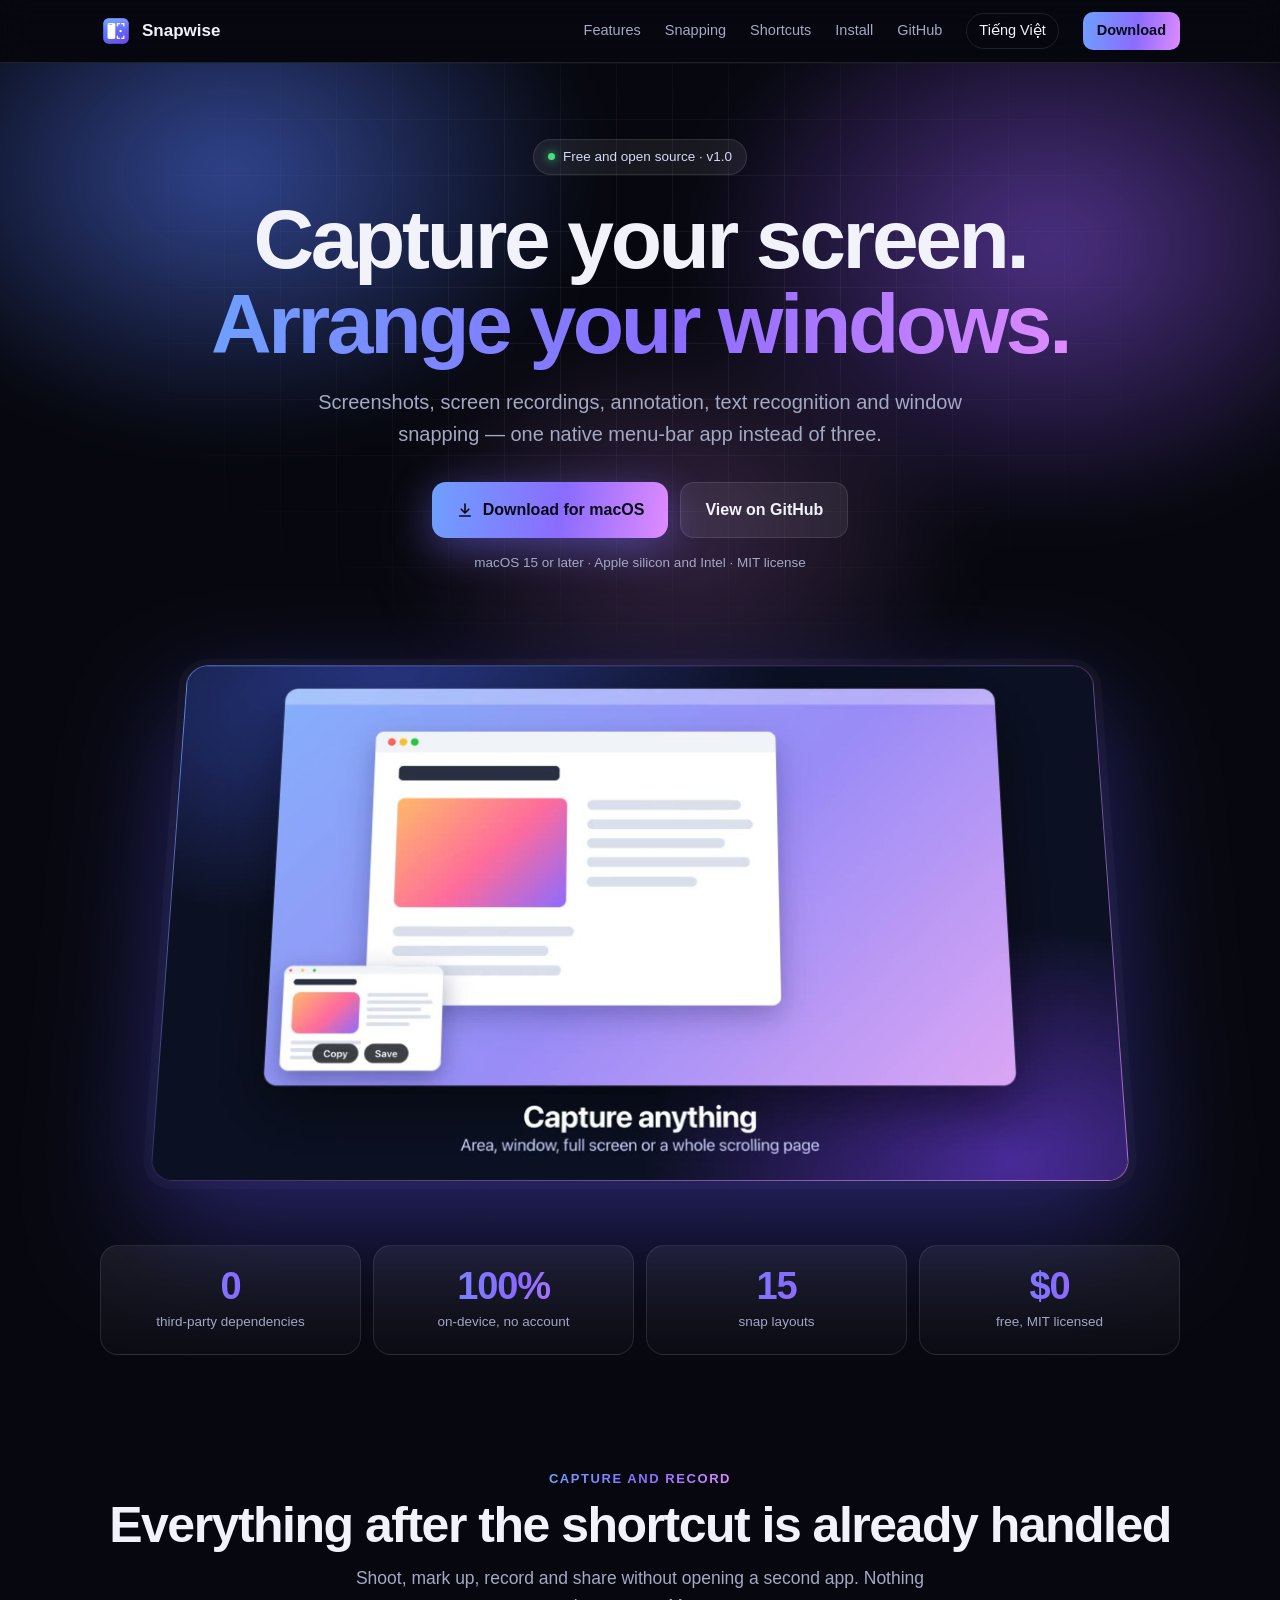
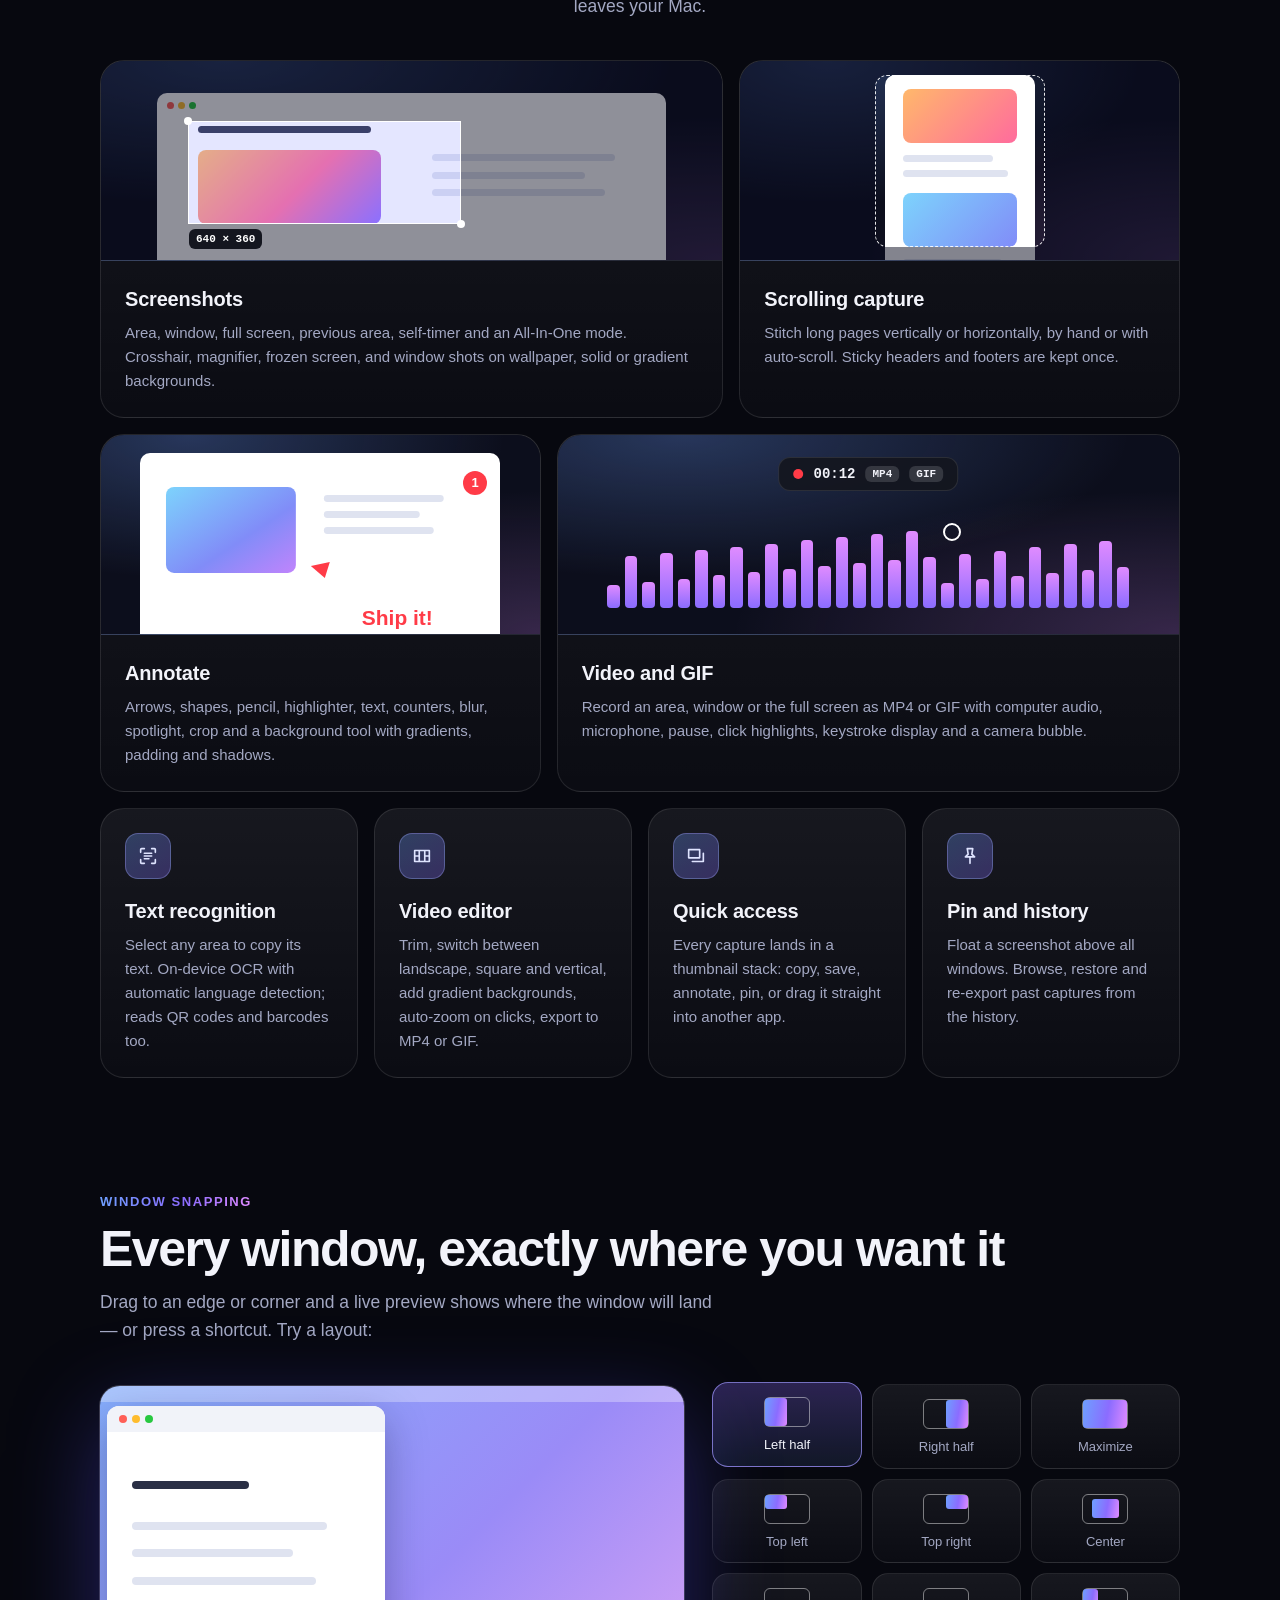
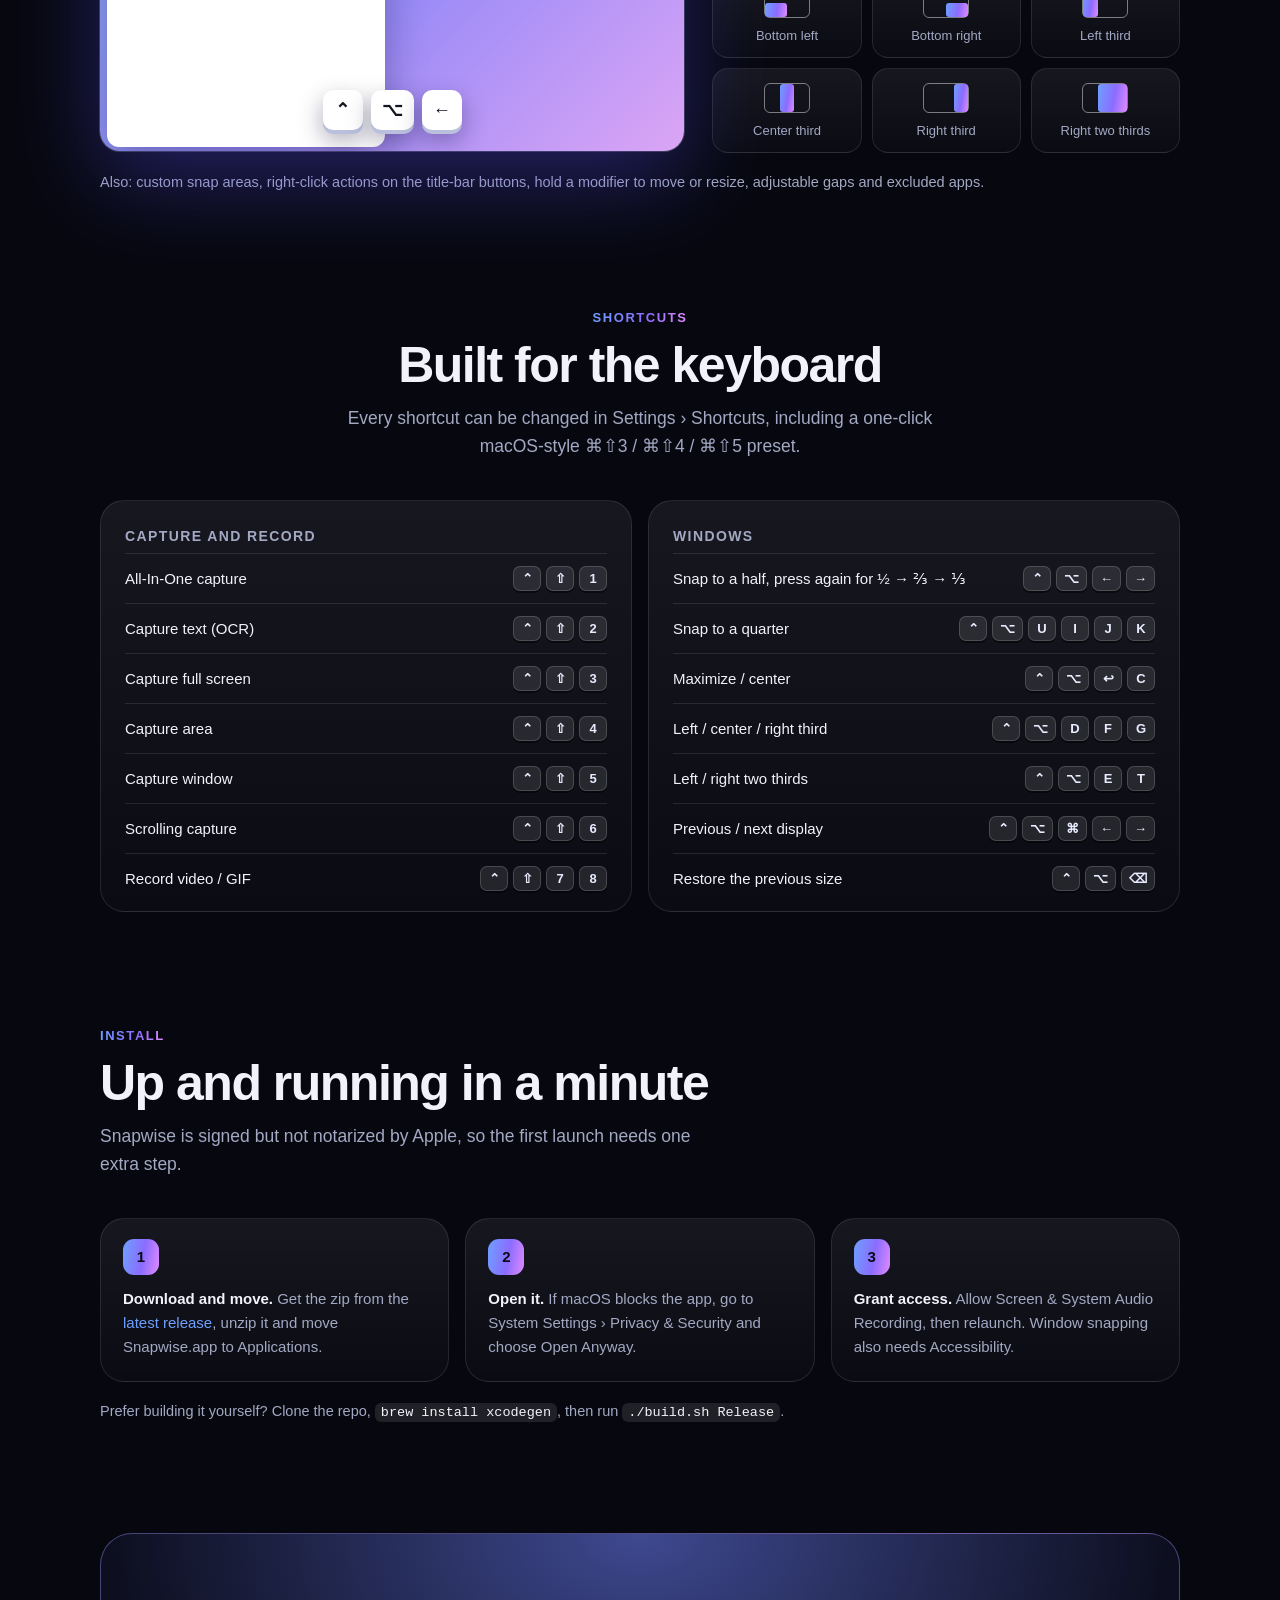
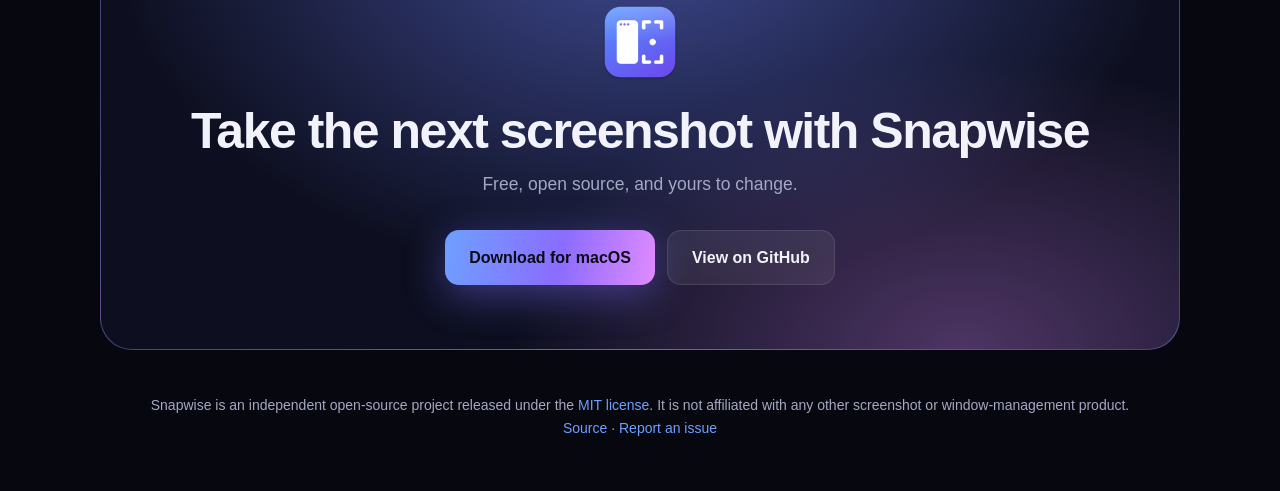
==== commit 3e4b5f72: "fix: stop landing page from scrolling sideways in Safari" ====
--- a/docs/index.html
+++ b/docs/index.html
@@ -13,7 +13,7 @@
 <link rel="icon" type="image/png" href="icon.png">
 <link rel="alternate" hreflang="en" href="https://capizerbino.github.io/snapwise/">
 <link rel="alternate" hreflang="vi" href="https://capizerbino.github.io/snapwise/vi/">
-<link rel="stylesheet" href="style.css">
+<link rel="stylesheet" href="style.css?v=471c8c5e">
 <script>document.documentElement.classList.add('js')</script>
 <!-- Generated by scripts/make-landing-pages.py; edit that file, not this one. -->
 </head>
@@ -103,6 +103,6 @@
 
   <footer>Snapwise is an independent open-source project released under the <a href="https://github.com/CapiZerbino/snapwise/blob/main/LICENSE">MIT license</a>. It is not affiliated with any other screenshot or window-management product.<br><a href="https://github.com/CapiZerbino/snapwise">Source</a> · <a href="https://github.com/CapiZerbino/snapwise/issues">Report an issue</a></footer>
 </div>
-<script src="site.js"></script>
+<script src="site.js?v=12f41cf4"></script>
 </body>
 </html>
--- a/docs/style.css
+++ b/docs/style.css
@@ -29,14 +29,16 @@
 .links a.get { padding: 7px 14px; border-radius: 10px; background: var(--grad); color: #0a0b14; font-weight: 650; }
 
 /* Hero */
-.hero { position: relative; text-align: center; padding: 76px 0 0; }
-.aurora { position: absolute; inset: -160px -30% auto; height: 900px; z-index: -1; pointer-events: none;
+/* The glow layers are wider than the page; clipping here keeps them from adding horizontal scroll (Safari ignores overflow-x on body alone). */
+.hero { position: relative; overflow: hidden; text-align: center; padding: 76px 0 40px; }
+.aurora { position: absolute; inset: -160px -30% auto; height: 900px; z-index: 0; pointer-events: none;
   background: radial-gradient(520px 380px at 30% 30%, rgba(86, 122, 255, .55), transparent 70%), radial-gradient(520px 400px at 70% 38%, rgba(150, 90, 255, .5), transparent 70%), radial-gradient(420px 300px at 52% 70%, rgba(224, 139, 255, .22), transparent 70%);
   filter: blur(30px); animation: drift 16s ease-in-out infinite alternate; }
-.gridlines { position: absolute; inset: 0 0 auto; height: 760px; z-index: -1; pointer-events: none;
+.gridlines { position: absolute; inset: 0 0 auto; height: 760px; z-index: 0; pointer-events: none;
   background-image: linear-gradient(rgba(255, 255, 255, .05) 1px, transparent 1px), linear-gradient(90deg, rgba(255, 255, 255, .05) 1px, transparent 1px); background-size: 56px 56px;
   -webkit-mask-image: radial-gradient(ellipse 60% 70% at 50% 30%, #000 20%, transparent 75%); mask-image: radial-gradient(ellipse 60% 70% at 50% 30%, #000 20%, transparent 75%); }
 @keyframes drift { from { transform: translate3d(-3%, 0, 0) scale(1); } to { transform: translate3d(3%, 4%, 0) scale(1.08); } }
+.hero .wrap { position: relative; z-index: 1; }
 .badge { display: inline-flex; align-items: center; gap: 8px; padding: 6px 14px; border-radius: 99px; font-size: 13.5px; color: #d5d9f5; background: rgba(255, 255, 255, .07); border: 1px solid var(--line); }
 .badge i { width: 7px; height: 7px; border-radius: 50%; background: #4ade80; box-shadow: 0 0 10px #4ade80; }
 h1 { font-size: clamp(42px, 8vw, 84px); line-height: 1.02; letter-spacing: -.04em; margin: 22px 0 18px; font-weight: 750; text-wrap: balance; }
@@ -60,7 +62,8 @@
 .stats span { color: var(--muted); font-size: 13.5px; }
 
 /* Sections */
-section { padding: 110px 0 0; }
+section { padding: 70px 0 0; }
+section + section { padding-top: 110px; }
 .eyebrow { font-size: 13px; font-weight: 650; letter-spacing: .12em; text-transform: uppercase; }
 h2 { font-size: clamp(30px, 5vw, 50px); line-height: 1.08; letter-spacing: -.03em; margin: 8px 0 12px; text-wrap: balance; }
 .sub { color: var(--muted); margin: 0 0 40px; max-width: 620px; font-size: 17.5px; }
@@ -100,7 +103,7 @@
 @keyframes scrolly { 0%, 10% { transform: translateY(0); } 80%, 100% { transform: translateY(-214px); } }
 
 .canvas { left: 9%; top: 9%; width: 82%; height: 110%; border-radius: 10px; background: #fff; }
-.canvas svg { left: 0; top: 0; width: 360px; height: 220px; }
+.canvas svg { left: 0; top: 0; width: min(100%, 360px); height: auto; }
 .canvas .draw { stroke-dasharray: 1; stroke-dashoffset: 1; animation: draw 5s ease-in-out infinite; }
 .canvas .d2 { animation-delay: .7s; }
 @keyframes draw { 0%, 5% { stroke-dashoffset: 1; } 30%, 100% { stroke-dashoffset: 0; } }
@@ -170,7 +173,7 @@
   .card, .card.w7, .card.w5 { grid-column: span 12; }
   .snap, .duo, .steps { grid-template-columns: 1fr; }
   .stats { grid-template-columns: 1fr 1fr; }
-  section { padding-top: 80px; }
+  section + section { padding-top: 80px; }
 }
 @media (max-width: 480px) { .links { gap: 12px; } .links a.get { display: none; } }
 @media (prefers-reduced-motion: reduce) {
